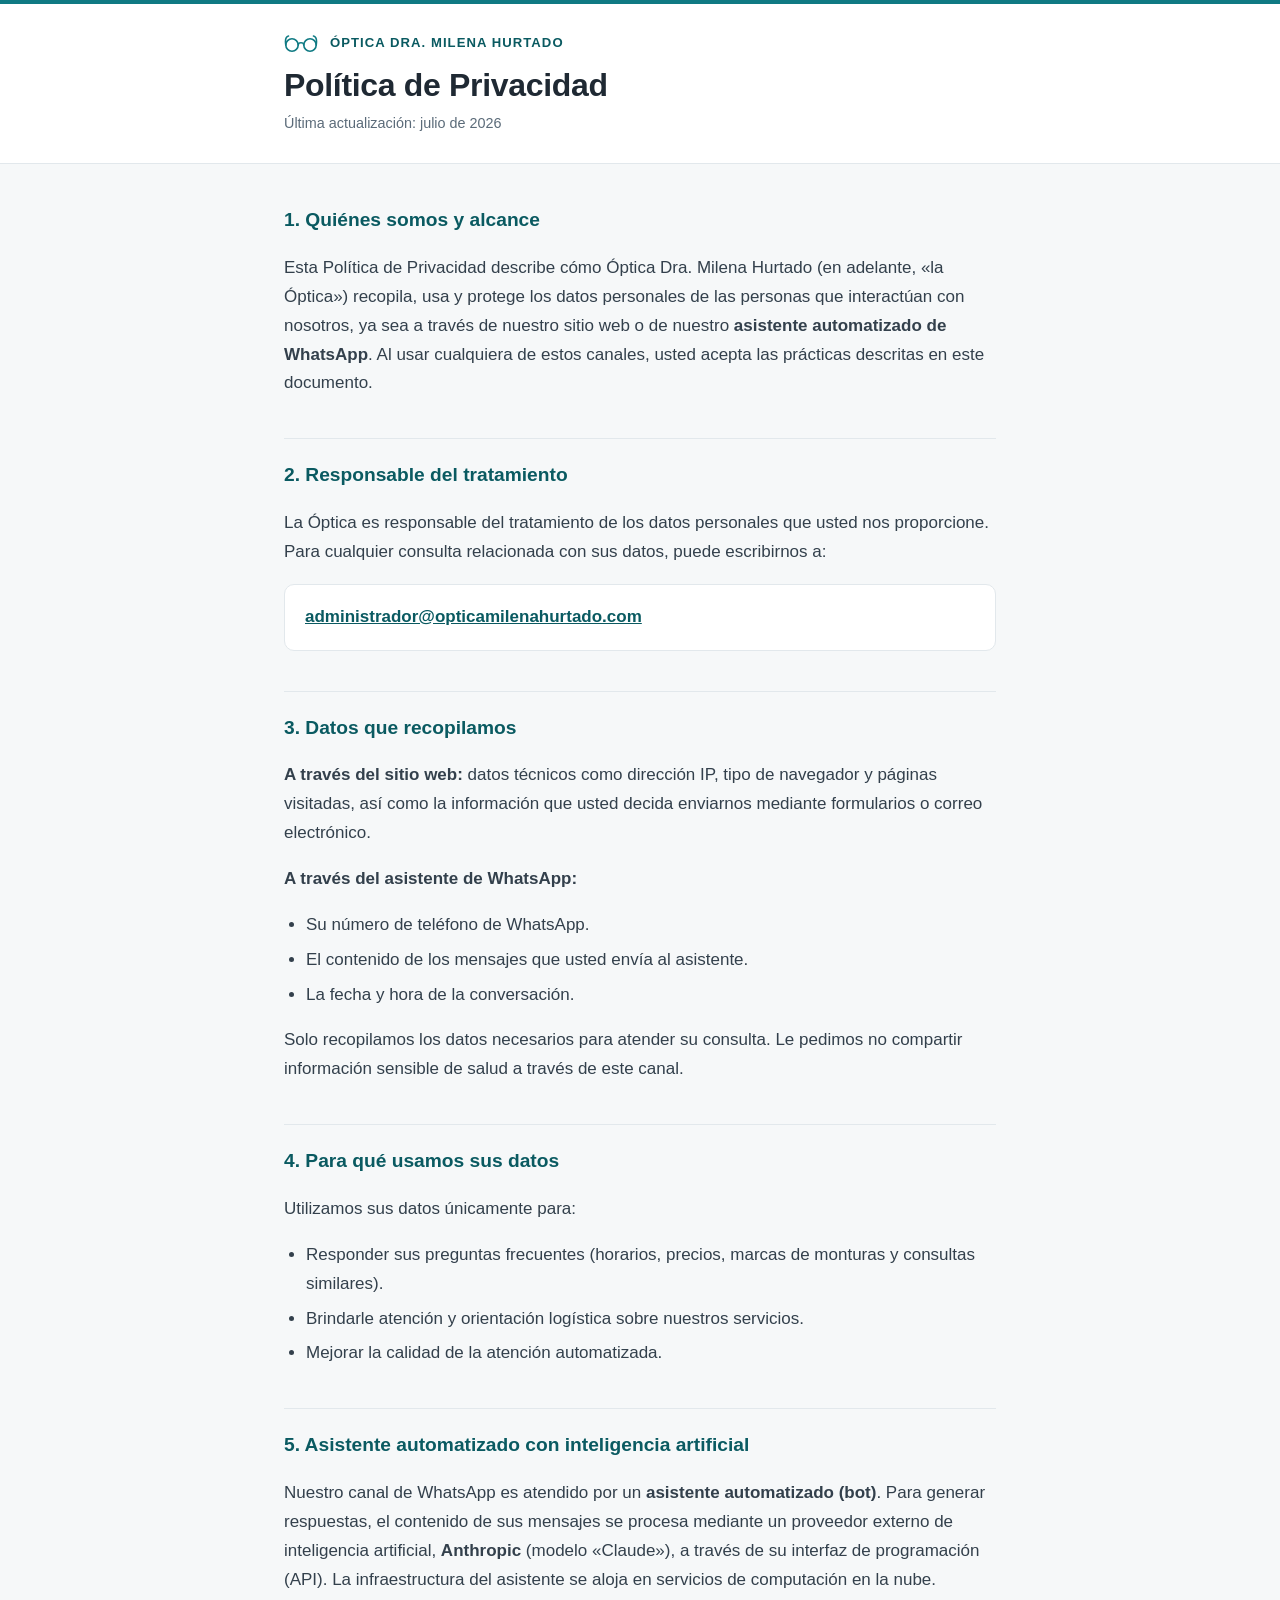
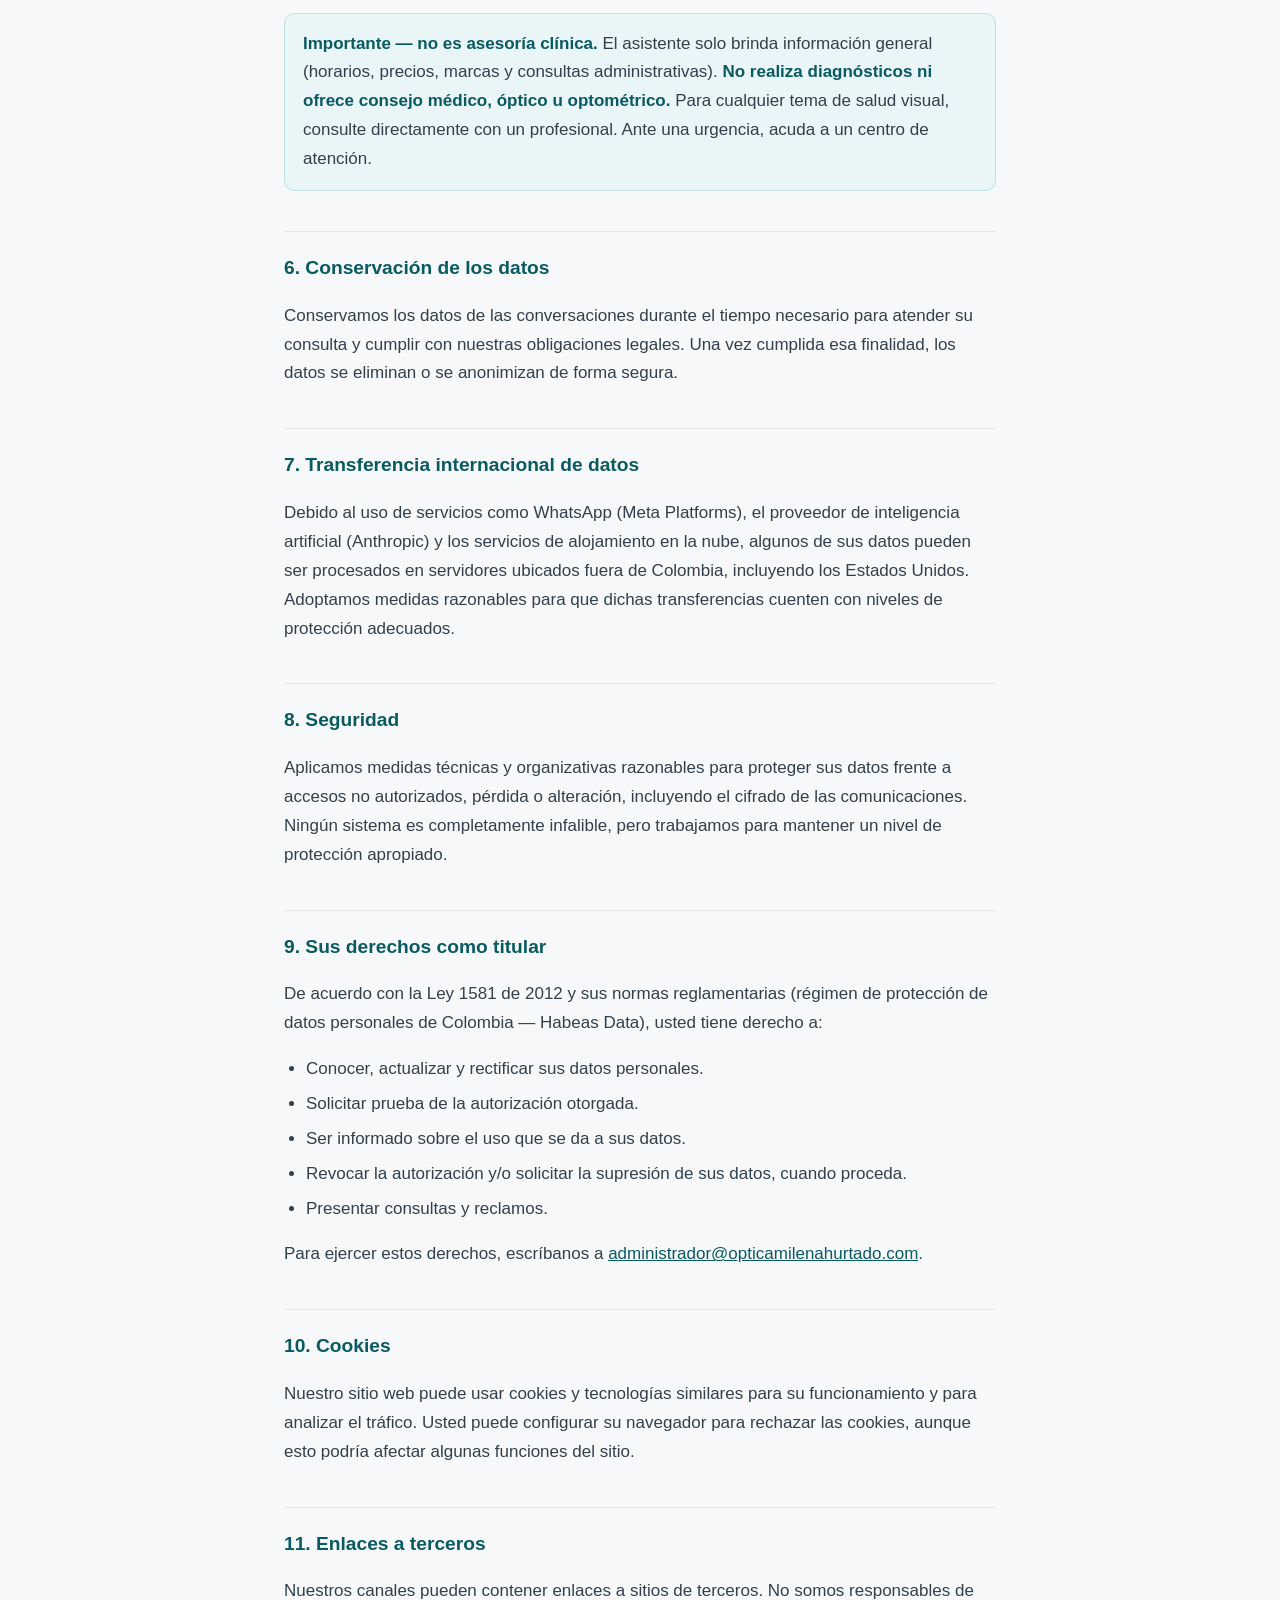
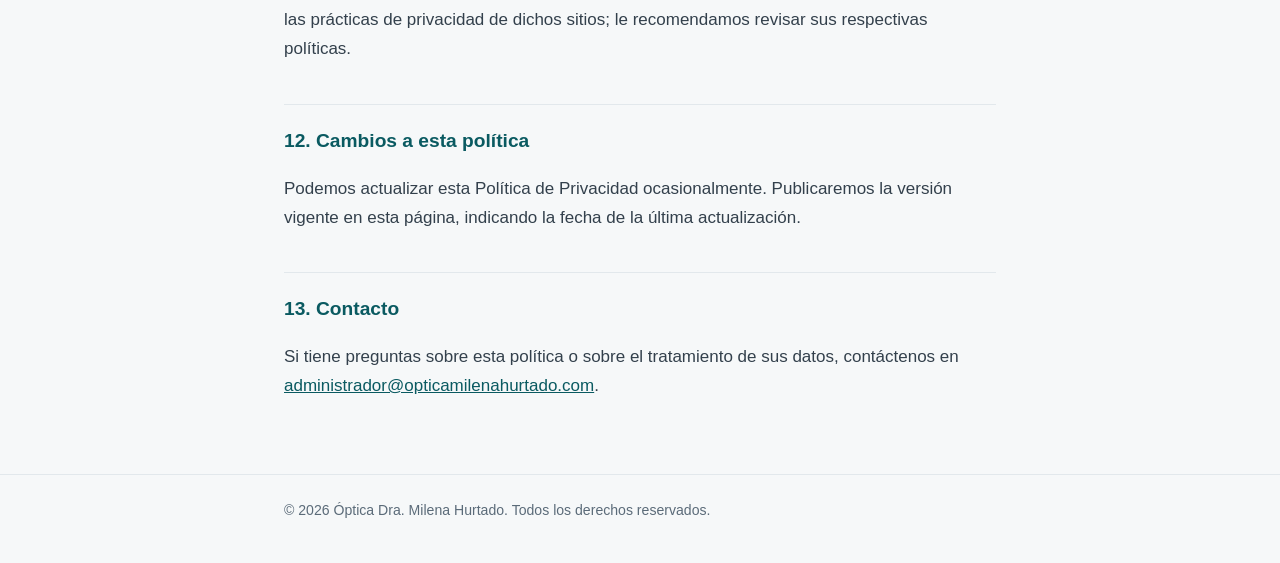
==== privacy.html @ 0879a0e6 "Añade política de privacidad de la óptica" ====
<!DOCTYPE html>
<html lang="es">
<head>
<meta charset="UTF-8">
<meta name="viewport" content="width=device-width, initial-scale=1.0">
<title>Política de Privacidad — Óptica Dra. Milena Hurtado</title>
<meta name="description" content="Política de tratamiento de datos personales de Óptica Dra. Milena Hurtado, incluyendo el asistente automatizado de WhatsApp.">
<style>
  :root {
    --bg: #F6F8F9;
    --surface: #FFFFFF;
    --text: #1F2933;
    --muted: #5B6B79;
    --accent: #0F7A83;
    --accent-dark: #0A5A61;
    --line: #E2E8EC;
    --note-bg: #E9F5F6;
    --note-border: #BFE1E4;
  }
  * { box-sizing: border-box; }
  html { -webkit-text-size-adjust: 100%; }
  body {
    margin: 0;
    background: var(--bg);
    color: var(--text);
    font-family: -apple-system, BlinkMacSystemFont, "Segoe UI", Roboto, Helvetica, Arial, sans-serif;
    line-height: 1.7;
    font-size: 17px;
  }
  .wrap { max-width: 760px; margin: 0 auto; padding: 0 24px; }

  header {
    background: var(--surface);
    border-bottom: 1px solid var(--line);
  }
  .header-top { height: 4px; background: var(--accent); }
  .brand {
    display: flex; align-items: center; gap: 12px;
    padding: 28px 0 4px;
  }
  .brand svg { flex: none; }
  .brand-name {
    font-size: 0.82rem; font-weight: 600; letter-spacing: 0.08em;
    text-transform: uppercase; color: var(--accent-dark);
  }
  h1 {
    font-size: 2rem; line-height: 1.2; margin: 8px 0 6px; font-weight: 700;
    letter-spacing: -0.01em;
  }
  .updated { color: var(--muted); font-size: 0.9rem; margin: 0 0 28px; }

  main { padding: 40px 0 8px; }
  main p, main li { color: #33404C; }
  h2 {
    font-size: 1.2rem; font-weight: 700; margin: 40px 0 10px;
    padding-top: 20px; border-top: 1px solid var(--line);
    color: var(--accent-dark);
  }
  main > .wrap > section:first-of-type h2 { border-top: none; padding-top: 0; margin-top: 0; }
  ul { padding-left: 22px; }
  li { margin: 6px 0; }
  a { color: var(--accent-dark); }

  .note {
    background: var(--note-bg);
    border: 1px solid var(--note-border);
    border-radius: 10px;
    padding: 16px 18px;
    margin: 18px 0;
  }
  .note strong { color: var(--accent-dark); }

  .contact-card {
    background: var(--surface);
    border: 1px solid var(--line);
    border-radius: 10px;
    padding: 18px 20px;
    margin: 16px 0 8px;
  }
  .contact-card a { font-weight: 600; }

  footer {
    border-top: 1px solid var(--line);
    margin-top: 48px; padding: 24px 0 40px;
    color: var(--muted); font-size: 0.88rem;
  }

  a:focus-visible, :focus-visible { outline: 2px solid var(--accent); outline-offset: 2px; border-radius: 3px; }

  @media (max-width: 520px) {
    body { font-size: 16px; }
    h1 { font-size: 1.6rem; }
    .wrap { padding: 0 18px; }
  }
</style>
</head>
<body>
  <header>
    <div class="header-top"></div>
    <div class="wrap">
      <div class="brand">
        <svg width="34" height="20" viewBox="0 0 34 20" fill="none" aria-hidden="true">
          <circle cx="8" cy="12" r="6.2" stroke="#0F7A83" stroke-width="1.6"/>
          <circle cx="26" cy="12" r="6.2" stroke="#0F7A83" stroke-width="1.6"/>
          <path d="M14.2 12c0-1.4 1.3-2.2 2.8-2.2s2.8.8 2.8 2.2" stroke="#0F7A83" stroke-width="1.6" stroke-linecap="round"/>
          <path d="M1.8 12 C1 7, 2.2 3.5, 4.5 3" stroke="#0F7A83" stroke-width="1.6" stroke-linecap="round"/>
          <path d="M32.2 12 C33 7, 31.8 3.5, 29.5 3" stroke="#0F7A83" stroke-width="1.6" stroke-linecap="round"/>
        </svg>
        <span class="brand-name">Óptica Dra. Milena Hurtado</span>
      </div>
      <h1>Política de Privacidad</h1>
      <p class="updated">Última actualización: julio de 2026</p>
    </div>
  </header>

  <main>
    <div class="wrap">

      <section>
        <h2>1. Quiénes somos y alcance</h2>
        <p>Esta Política de Privacidad describe cómo Óptica Dra. Milena Hurtado (en adelante, «la Óptica») recopila, usa y protege los datos personales de las personas que interactúan con nosotros, ya sea a través de nuestro sitio web o de nuestro <strong>asistente automatizado de WhatsApp</strong>. Al usar cualquiera de estos canales, usted acepta las prácticas descritas en este documento.</p>
      </section>

      <section>
        <h2>2. Responsable del tratamiento</h2>
        <p>La Óptica es responsable del tratamiento de los datos personales que usted nos proporcione. Para cualquier consulta relacionada con sus datos, puede escribirnos a:</p>
        <div class="contact-card">
          <a href="mailto:administrador@opticamilenahurtado.com">administrador@opticamilenahurtado.com</a>
        </div>
      </section>

      <section>
        <h2>3. Datos que recopilamos</h2>
        <p><strong>A través del sitio web:</strong> datos técnicos como dirección IP, tipo de navegador y páginas visitadas, así como la información que usted decida enviarnos mediante formularios o correo electrónico.</p>
        <p><strong>A través del asistente de WhatsApp:</strong></p>
        <ul>
          <li>Su número de teléfono de WhatsApp.</li>
          <li>El contenido de los mensajes que usted envía al asistente.</li>
          <li>La fecha y hora de la conversación.</li>
        </ul>
        <p>Solo recopilamos los datos necesarios para atender su consulta. Le pedimos no compartir información sensible de salud a través de este canal.</p>
      </section>

      <section>
        <h2>4. Para qué usamos sus datos</h2>
        <p>Utilizamos sus datos únicamente para:</p>
        <ul>
          <li>Responder sus preguntas frecuentes (horarios, precios, marcas de monturas y consultas similares).</li>
          <li>Brindarle atención y orientación logística sobre nuestros servicios.</li>
          <li>Mejorar la calidad de la atención automatizada.</li>
        </ul>
      </section>

      <section>
        <h2>5. Asistente automatizado con inteligencia artificial</h2>
        <p>Nuestro canal de WhatsApp es atendido por un <strong>asistente automatizado (bot)</strong>. Para generar respuestas, el contenido de sus mensajes se procesa mediante un proveedor externo de inteligencia artificial, <strong>Anthropic</strong> (modelo «Claude»), a través de su interfaz de programación (API). La infraestructura del asistente se aloja en servicios de computación en la nube.</p>
        <div class="note">
          <p style="margin:0"><strong>Importante — no es asesoría clínica.</strong> El asistente solo brinda información general (horarios, precios, marcas y consultas administrativas). <strong>No realiza diagnósticos ni ofrece consejo médico, óptico u optométrico.</strong> Para cualquier tema de salud visual, consulte directamente con un profesional. Ante una urgencia, acuda a un centro de atención.</p>
        </div>
      </section>

      <section>
        <h2>6. Conservación de los datos</h2>
        <p>Conservamos los datos de las conversaciones durante el tiempo necesario para atender su consulta y cumplir con nuestras obligaciones legales. Una vez cumplida esa finalidad, los datos se eliminan o se anonimizan de forma segura.</p>
      </section>

      <section>
        <h2>7. Transferencia internacional de datos</h2>
        <p>Debido al uso de servicios como WhatsApp (Meta Platforms), el proveedor de inteligencia artificial (Anthropic) y los servicios de alojamiento en la nube, algunos de sus datos pueden ser procesados en servidores ubicados fuera de Colombia, incluyendo los Estados Unidos. Adoptamos medidas razonables para que dichas transferencias cuenten con niveles de protección adecuados.</p>
      </section>

      <section>
        <h2>8. Seguridad</h2>
        <p>Aplicamos medidas técnicas y organizativas razonables para proteger sus datos frente a accesos no autorizados, pérdida o alteración, incluyendo el cifrado de las comunicaciones. Ningún sistema es completamente infalible, pero trabajamos para mantener un nivel de protección apropiado.</p>
      </section>

      <section>
        <h2>9. Sus derechos como titular</h2>
        <p>De acuerdo con la Ley 1581 de 2012 y sus normas reglamentarias (régimen de protección de datos personales de Colombia — Habeas Data), usted tiene derecho a:</p>
        <ul>
          <li>Conocer, actualizar y rectificar sus datos personales.</li>
          <li>Solicitar prueba de la autorización otorgada.</li>
          <li>Ser informado sobre el uso que se da a sus datos.</li>
          <li>Revocar la autorización y/o solicitar la supresión de sus datos, cuando proceda.</li>
          <li>Presentar consultas y reclamos.</li>
        </ul>
        <p>Para ejercer estos derechos, escríbanos a <a href="mailto:administrador@opticamilenahurtado.com">administrador@opticamilenahurtado.com</a>.</p>
      </section>

      <section>
        <h2>10. Cookies</h2>
        <p>Nuestro sitio web puede usar cookies y tecnologías similares para su funcionamiento y para analizar el tráfico. Usted puede configurar su navegador para rechazar las cookies, aunque esto podría afectar algunas funciones del sitio.</p>
      </section>

      <section>
        <h2>11. Enlaces a terceros</h2>
        <p>Nuestros canales pueden contener enlaces a sitios de terceros. No somos responsables de las prácticas de privacidad de dichos sitios; le recomendamos revisar sus respectivas políticas.</p>
      </section>

      <section>
        <h2>12. Cambios a esta política</h2>
        <p>Podemos actualizar esta Política de Privacidad ocasionalmente. Publicaremos la versión vigente en esta página, indicando la fecha de la última actualización.</p>
      </section>

      <section>
        <h2>13. Contacto</h2>
        <p>Si tiene preguntas sobre esta política o sobre el tratamiento de sus datos, contáctenos en <a href="mailto:administrador@opticamilenahurtado.com">administrador@opticamilenahurtado.com</a>.</p>
      </section>

    </div>
  </main>

  <footer>
    <div class="wrap">
      © 2026 Óptica Dra. Milena Hurtado. Todos los derechos reservados.
    </div>
  </footer>
</body>
</html>
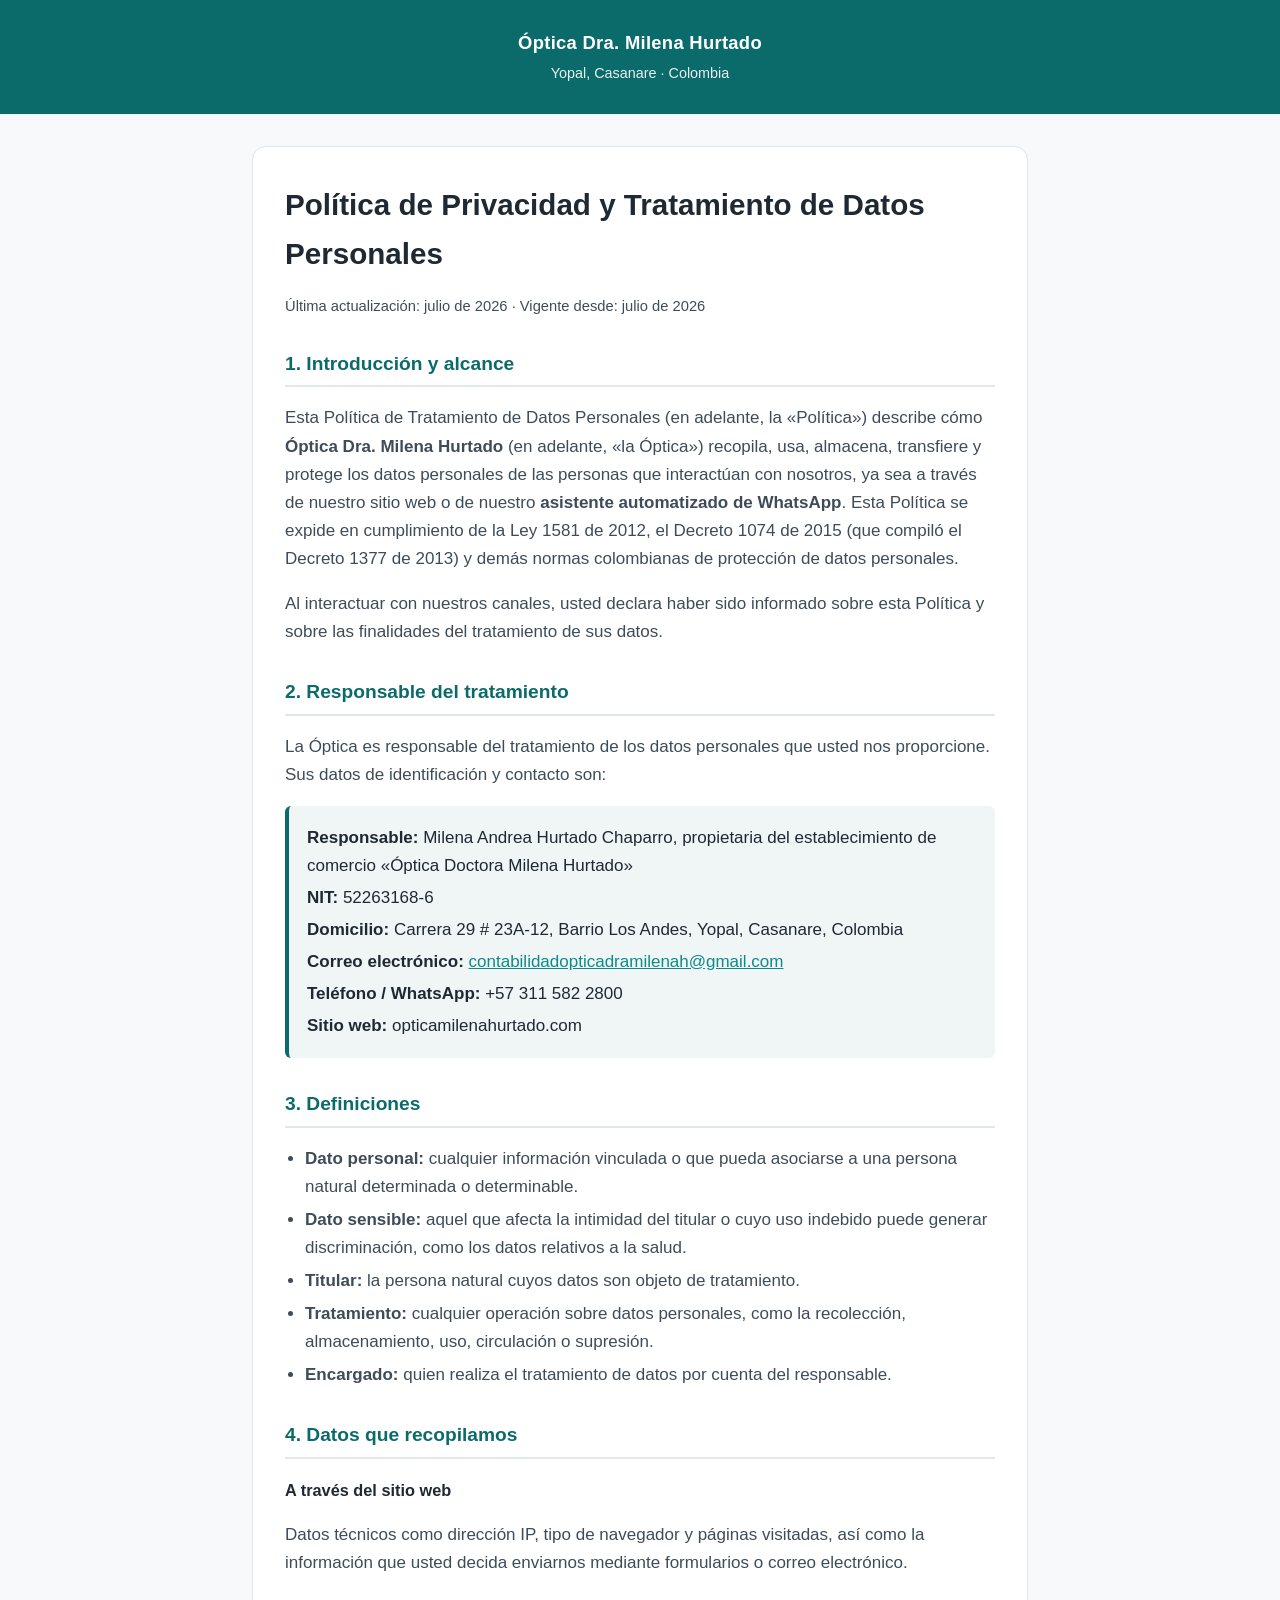
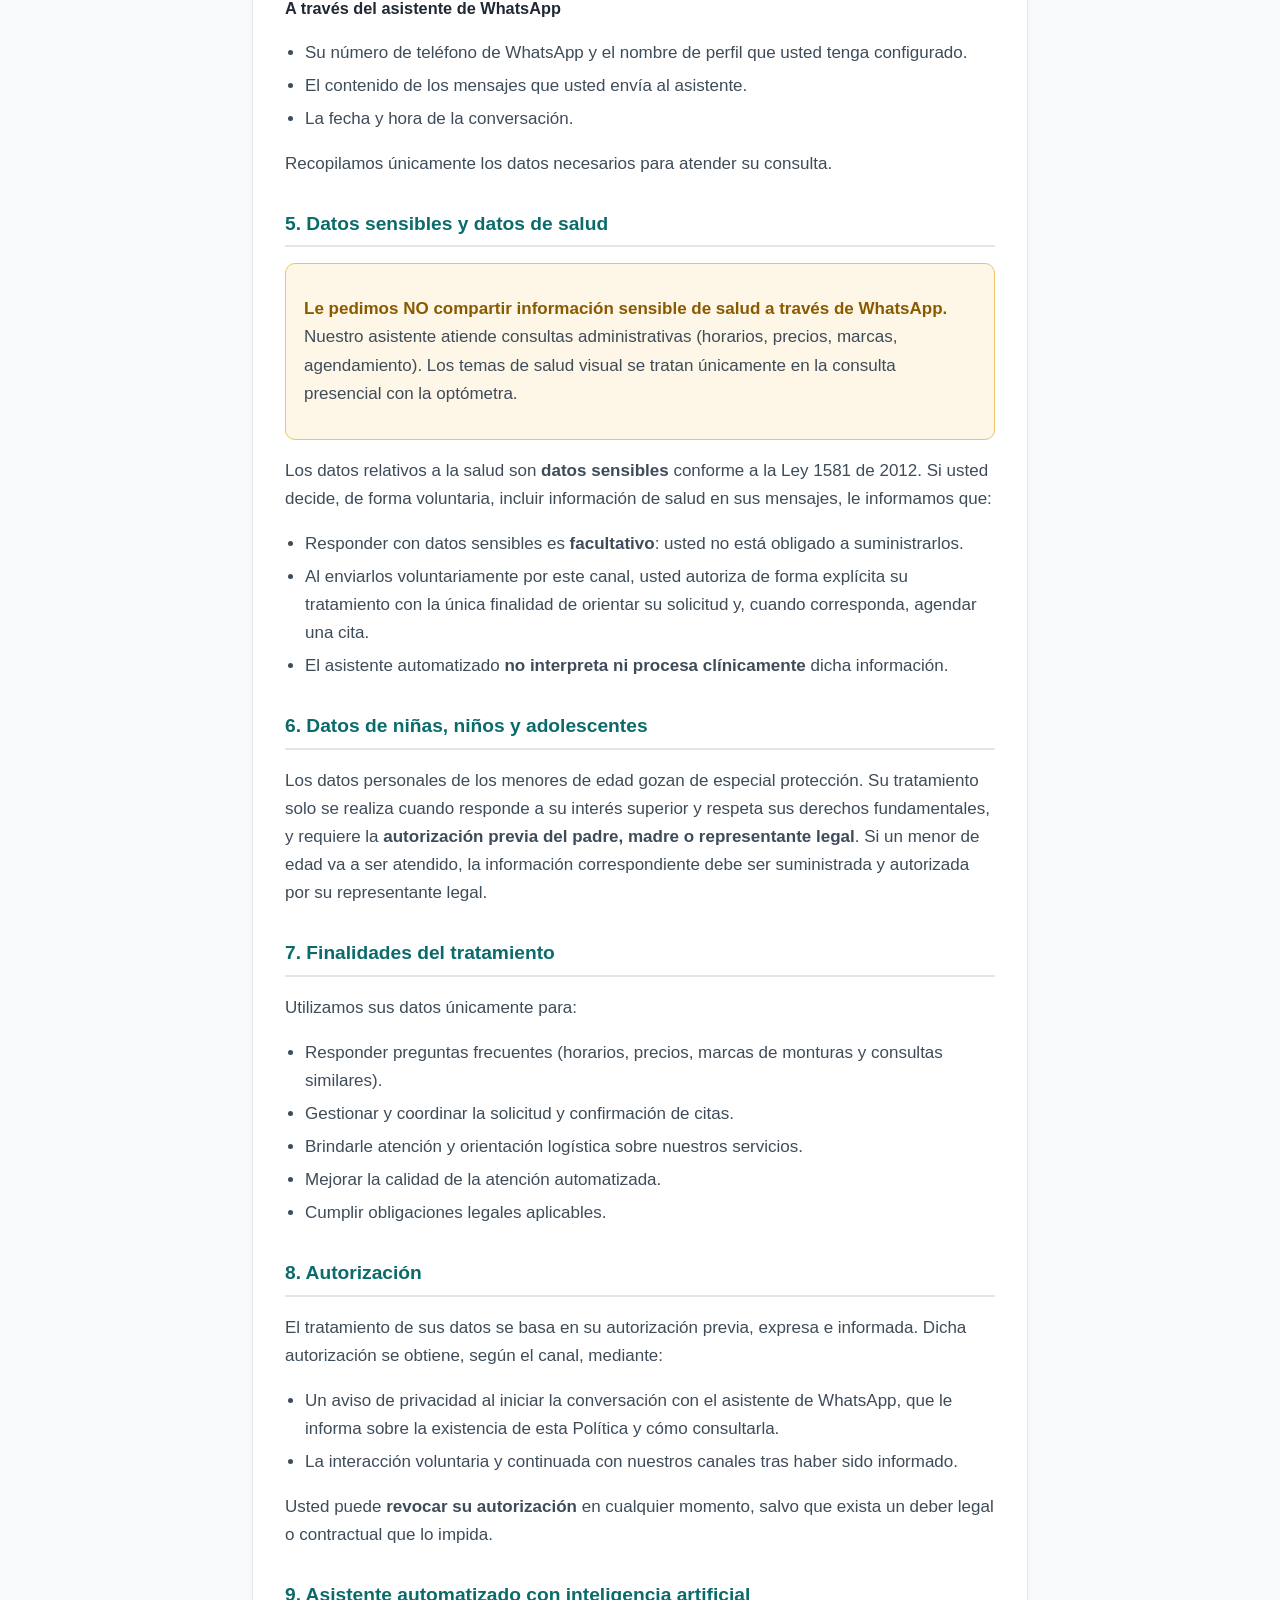
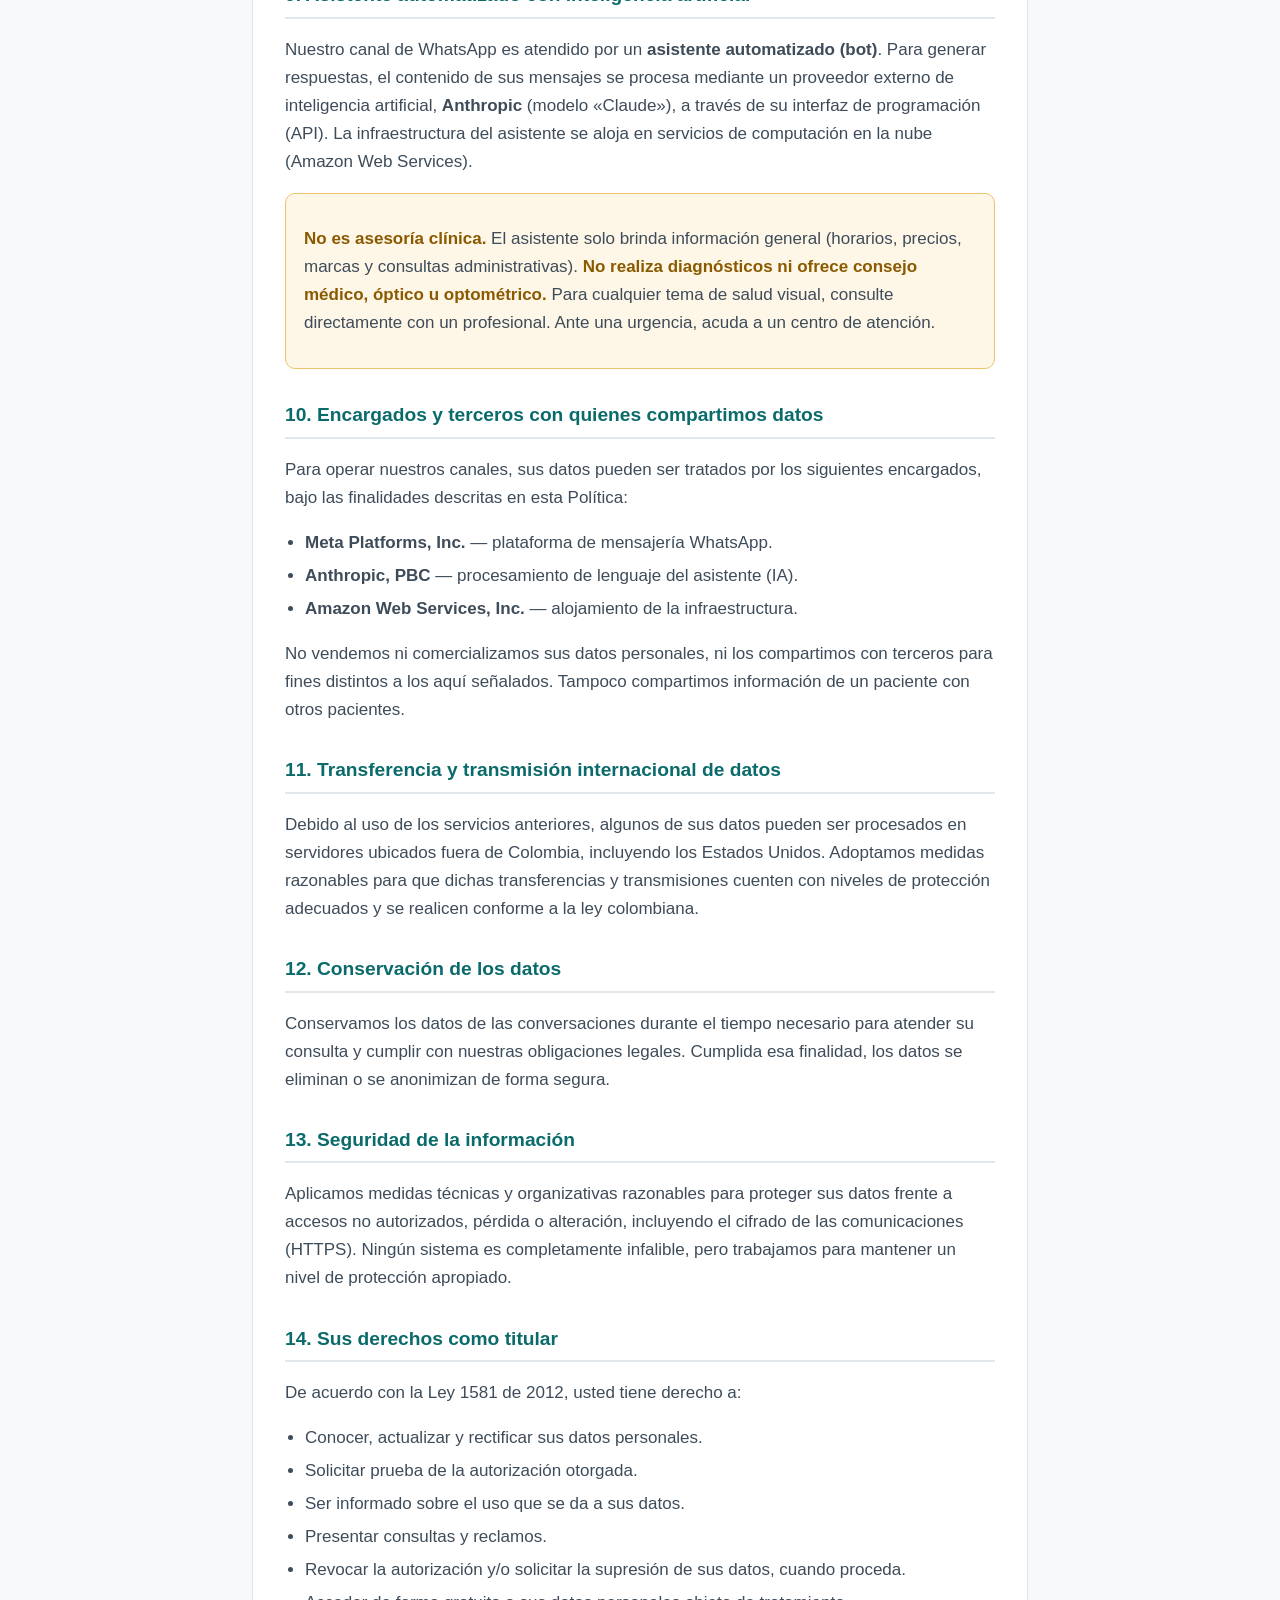
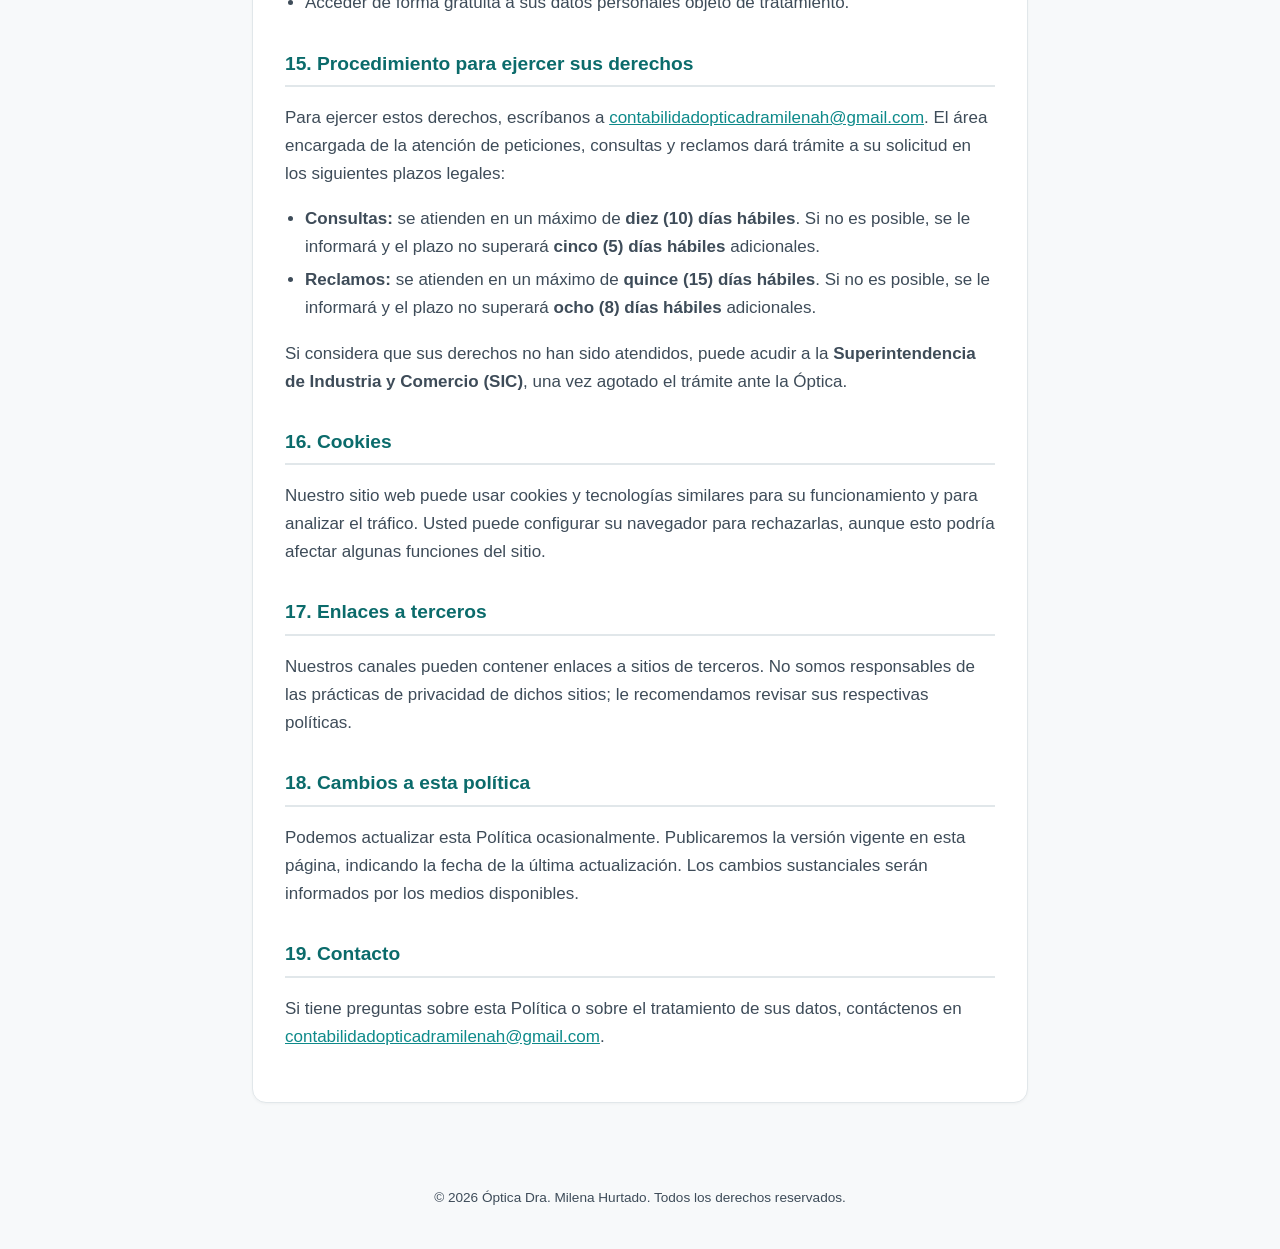
==== commit 0213e634: "V2 privacy doc" ====
--- a/privacy.html
+++ b/privacy.html
@@ -1,219 +1,249 @@
 <!DOCTYPE html>
 <html lang="es">
 <head>
-<meta charset="UTF-8">
+<meta charset="utf-8">
 <meta name="viewport" content="width=device-width, initial-scale=1.0">
 <title>Política de Privacidad — Óptica Dra. Milena Hurtado</title>
-<meta name="description" content="Política de tratamiento de datos personales de Óptica Dra. Milena Hurtado, incluyendo el asistente automatizado de WhatsApp.">
+<meta name="description" content="Política de tratamiento de datos personales de Óptica Dra. Milena Hurtado, conforme a la Ley 1581 de 2012, incluyendo el asistente automatizado de WhatsApp con inteligencia artificial.">
 <style>
-  :root {
-    --bg: #F6F8F9;
-    --surface: #FFFFFF;
-    --text: #1F2933;
-    --muted: #5B6B79;
-    --accent: #0F7A83;
-    --accent-dark: #0A5A61;
-    --line: #E2E8EC;
-    --note-bg: #E9F5F6;
-    --note-border: #BFE1E4;
-  }
-  * { box-sizing: border-box; }
-  html { -webkit-text-size-adjust: 100%; }
-  body {
-    margin: 0;
-    background: var(--bg);
-    color: var(--text);
-    font-family: -apple-system, BlinkMacSystemFont, "Segoe UI", Roboto, Helvetica, Arial, sans-serif;
-    line-height: 1.7;
-    font-size: 17px;
-  }
-  .wrap { max-width: 760px; margin: 0 auto; padding: 0 24px; }
-
-  header {
-    background: var(--surface);
-    border-bottom: 1px solid var(--line);
-  }
-  .header-top { height: 4px; background: var(--accent); }
-  .brand {
-    display: flex; align-items: center; gap: 12px;
-    padding: 28px 0 4px;
-  }
-  .brand svg { flex: none; }
-  .brand-name {
-    font-size: 0.82rem; font-weight: 600; letter-spacing: 0.08em;
-    text-transform: uppercase; color: var(--accent-dark);
-  }
-  h1 {
-    font-size: 2rem; line-height: 1.2; margin: 8px 0 6px; font-weight: 700;
-    letter-spacing: -0.01em;
-  }
-  .updated { color: var(--muted); font-size: 0.9rem; margin: 0 0 28px; }
-
-  main { padding: 40px 0 8px; }
-  main p, main li { color: #33404C; }
-  h2 {
-    font-size: 1.2rem; font-weight: 700; margin: 40px 0 10px;
-    padding-top: 20px; border-top: 1px solid var(--line);
-    color: var(--accent-dark);
-  }
-  main > .wrap > section:first-of-type h2 { border-top: none; padding-top: 0; margin-top: 0; }
-  ul { padding-left: 22px; }
-  li { margin: 6px 0; }
-  a { color: var(--accent-dark); }
-
-  .note {
-    background: var(--note-bg);
-    border: 1px solid var(--note-border);
-    border-radius: 10px;
-    padding: 16px 18px;
-    margin: 18px 0;
-  }
-  .note strong { color: var(--accent-dark); }
-
-  .contact-card {
-    background: var(--surface);
-    border: 1px solid var(--line);
-    border-radius: 10px;
-    padding: 18px 20px;
-    margin: 16px 0 8px;
-  }
-  .contact-card a { font-weight: 600; }
-
-  footer {
-    border-top: 1px solid var(--line);
-    margin-top: 48px; padding: 24px 0 40px;
-    color: var(--muted); font-size: 0.88rem;
-  }
-
-  a:focus-visible, :focus-visible { outline: 2px solid var(--accent); outline-offset: 2px; border-radius: 3px; }
-
-  @media (max-width: 520px) {
-    body { font-size: 16px; }
-    h1 { font-size: 1.6rem; }
-    .wrap { padding: 0 18px; }
+  :root{
+    --tinta:#1f2933;
+    --tinta-suave:#3e4c59;
+    --acento:#0b6b6b;
+    --acento-claro:#0e8a8a;
+    --linea:#e1e7ea;
+    --fondo:#f7f9fa;
+    --caja:#ffffff;
+    --aviso:#fef6e7;
+    --aviso-borde:#e9c46a;
+  }
+  *{box-sizing:border-box;}
+  body{
+    margin:0;
+    background:var(--fondo);
+    color:var(--tinta);
+    font-family:-apple-system,BlinkMacSystemFont,"Segoe UI",Roboto,Helvetica,Arial,sans-serif;
+    line-height:1.65;
+    font-size:17px;
+  }
+  header.site{
+    background:var(--acento);
+    color:#fff;
+    padding:28px 20px;
+    text-align:center;
+  }
+  header.site .marca{
+    font-size:1.15rem;
+    font-weight:600;
+    letter-spacing:.3px;
+  }
+  header.site .sub{
+    font-size:.9rem;
+    opacity:.9;
+    margin-top:4px;
+  }
+  main{
+    max-width:820px;
+    margin:0 auto;
+    padding:32px 22px 60px;
+  }
+  .doc{
+    background:var(--caja);
+    border:1px solid var(--linea);
+    border-radius:14px;
+    padding:34px 32px;
+    box-shadow:0 1px 3px rgba(0,0,0,.04);
+  }
+  h1{
+    font-size:1.85rem;
+    margin:0 0 4px;
+    color:var(--tinta);
+  }
+  .fecha{
+    color:var(--tinta-suave);
+    font-size:.92rem;
+    margin-bottom:26px;
+  }
+  h2{
+    font-size:1.2rem;
+    margin:30px 0 10px;
+    color:var(--acento);
+    border-bottom:2px solid var(--linea);
+    padding-bottom:6px;
+  }
+  h3{font-size:1.02rem;margin:18px 0 6px;color:var(--tinta);}
+  p,li{color:var(--tinta-suave);}
+  a{color:var(--acento-claro);}
+  ul{padding-left:1.25rem;}
+  li{margin:5px 0;}
+  .aviso{
+    background:var(--aviso);
+    border:1px solid var(--aviso-borde);
+    border-radius:10px;
+    padding:14px 18px;
+    margin:16px 0;
+  }
+  .aviso strong{color:#8a5a00;}
+  .datos{
+    background:#f0f6f6;
+    border-left:4px solid var(--acento);
+    border-radius:6px;
+    padding:14px 18px;
+    margin:12px 0;
+  }
+  .datos p{margin:4px 0;color:var(--tinta);}
+  footer.site{
+    text-align:center;
+    color:var(--tinta-suave);
+    font-size:.85rem;
+    padding:24px 20px 40px;
+  }
+  @media (max-width:520px){
+    body{font-size:16px;}
+    .doc{padding:24px 18px;}
+    h1{font-size:1.55rem;}
   }
 </style>
 </head>
 <body>
-  <header>
-    <div class="header-top"></div>
-    <div class="wrap">
-      <div class="brand">
-        <svg width="34" height="20" viewBox="0 0 34 20" fill="none" aria-hidden="true">
-          <circle cx="8" cy="12" r="6.2" stroke="#0F7A83" stroke-width="1.6"/>
-          <circle cx="26" cy="12" r="6.2" stroke="#0F7A83" stroke-width="1.6"/>
-          <path d="M14.2 12c0-1.4 1.3-2.2 2.8-2.2s2.8.8 2.8 2.2" stroke="#0F7A83" stroke-width="1.6" stroke-linecap="round"/>
-          <path d="M1.8 12 C1 7, 2.2 3.5, 4.5 3" stroke="#0F7A83" stroke-width="1.6" stroke-linecap="round"/>
-          <path d="M32.2 12 C33 7, 31.8 3.5, 29.5 3" stroke="#0F7A83" stroke-width="1.6" stroke-linecap="round"/>
-        </svg>
-        <span class="brand-name">Óptica Dra. Milena Hurtado</span>
-      </div>
-      <h1>Política de Privacidad</h1>
-      <p class="updated">Última actualización: julio de 2026</p>
-    </div>
-  </header>
-
-  <main>
-    <div class="wrap">
-
-      <section>
-        <h2>1. Quiénes somos y alcance</h2>
-        <p>Esta Política de Privacidad describe cómo Óptica Dra. Milena Hurtado (en adelante, «la Óptica») recopila, usa y protege los datos personales de las personas que interactúan con nosotros, ya sea a través de nuestro sitio web o de nuestro <strong>asistente automatizado de WhatsApp</strong>. Al usar cualquiera de estos canales, usted acepta las prácticas descritas en este documento.</p>
-      </section>
-
-      <section>
-        <h2>2. Responsable del tratamiento</h2>
-        <p>La Óptica es responsable del tratamiento de los datos personales que usted nos proporcione. Para cualquier consulta relacionada con sus datos, puede escribirnos a:</p>
-        <div class="contact-card">
-          <a href="mailto:administrador@opticamilenahurtado.com">administrador@opticamilenahurtado.com</a>
-        </div>
-      </section>
-
-      <section>
-        <h2>3. Datos que recopilamos</h2>
-        <p><strong>A través del sitio web:</strong> datos técnicos como dirección IP, tipo de navegador y páginas visitadas, así como la información que usted decida enviarnos mediante formularios o correo electrónico.</p>
-        <p><strong>A través del asistente de WhatsApp:</strong></p>
-        <ul>
-          <li>Su número de teléfono de WhatsApp.</li>
-          <li>El contenido de los mensajes que usted envía al asistente.</li>
-          <li>La fecha y hora de la conversación.</li>
-        </ul>
-        <p>Solo recopilamos los datos necesarios para atender su consulta. Le pedimos no compartir información sensible de salud a través de este canal.</p>
-      </section>
-
-      <section>
-        <h2>4. Para qué usamos sus datos</h2>
-        <p>Utilizamos sus datos únicamente para:</p>
-        <ul>
-          <li>Responder sus preguntas frecuentes (horarios, precios, marcas de monturas y consultas similares).</li>
-          <li>Brindarle atención y orientación logística sobre nuestros servicios.</li>
-          <li>Mejorar la calidad de la atención automatizada.</li>
-        </ul>
-      </section>
-
-      <section>
-        <h2>5. Asistente automatizado con inteligencia artificial</h2>
-        <p>Nuestro canal de WhatsApp es atendido por un <strong>asistente automatizado (bot)</strong>. Para generar respuestas, el contenido de sus mensajes se procesa mediante un proveedor externo de inteligencia artificial, <strong>Anthropic</strong> (modelo «Claude»), a través de su interfaz de programación (API). La infraestructura del asistente se aloja en servicios de computación en la nube.</p>
-        <div class="note">
-          <p style="margin:0"><strong>Importante — no es asesoría clínica.</strong> El asistente solo brinda información general (horarios, precios, marcas y consultas administrativas). <strong>No realiza diagnósticos ni ofrece consejo médico, óptico u optométrico.</strong> Para cualquier tema de salud visual, consulte directamente con un profesional. Ante una urgencia, acuda a un centro de atención.</p>
-        </div>
-      </section>
-
-      <section>
-        <h2>6. Conservación de los datos</h2>
-        <p>Conservamos los datos de las conversaciones durante el tiempo necesario para atender su consulta y cumplir con nuestras obligaciones legales. Una vez cumplida esa finalidad, los datos se eliminan o se anonimizan de forma segura.</p>
-      </section>
-
-      <section>
-        <h2>7. Transferencia internacional de datos</h2>
-        <p>Debido al uso de servicios como WhatsApp (Meta Platforms), el proveedor de inteligencia artificial (Anthropic) y los servicios de alojamiento en la nube, algunos de sus datos pueden ser procesados en servidores ubicados fuera de Colombia, incluyendo los Estados Unidos. Adoptamos medidas razonables para que dichas transferencias cuenten con niveles de protección adecuados.</p>
-      </section>
-
-      <section>
-        <h2>8. Seguridad</h2>
-        <p>Aplicamos medidas técnicas y organizativas razonables para proteger sus datos frente a accesos no autorizados, pérdida o alteración, incluyendo el cifrado de las comunicaciones. Ningún sistema es completamente infalible, pero trabajamos para mantener un nivel de protección apropiado.</p>
-      </section>
-
-      <section>
-        <h2>9. Sus derechos como titular</h2>
-        <p>De acuerdo con la Ley 1581 de 2012 y sus normas reglamentarias (régimen de protección de datos personales de Colombia — Habeas Data), usted tiene derecho a:</p>
-        <ul>
-          <li>Conocer, actualizar y rectificar sus datos personales.</li>
-          <li>Solicitar prueba de la autorización otorgada.</li>
-          <li>Ser informado sobre el uso que se da a sus datos.</li>
-          <li>Revocar la autorización y/o solicitar la supresión de sus datos, cuando proceda.</li>
-          <li>Presentar consultas y reclamos.</li>
-        </ul>
-        <p>Para ejercer estos derechos, escríbanos a <a href="mailto:administrador@opticamilenahurtado.com">administrador@opticamilenahurtado.com</a>.</p>
-      </section>
-
-      <section>
-        <h2>10. Cookies</h2>
-        <p>Nuestro sitio web puede usar cookies y tecnologías similares para su funcionamiento y para analizar el tráfico. Usted puede configurar su navegador para rechazar las cookies, aunque esto podría afectar algunas funciones del sitio.</p>
-      </section>
-
-      <section>
-        <h2>11. Enlaces a terceros</h2>
-        <p>Nuestros canales pueden contener enlaces a sitios de terceros. No somos responsables de las prácticas de privacidad de dichos sitios; le recomendamos revisar sus respectivas políticas.</p>
-      </section>
-
-      <section>
-        <h2>12. Cambios a esta política</h2>
-        <p>Podemos actualizar esta Política de Privacidad ocasionalmente. Publicaremos la versión vigente en esta página, indicando la fecha de la última actualización.</p>
-      </section>
-
-      <section>
-        <h2>13. Contacto</h2>
-        <p>Si tiene preguntas sobre esta política o sobre el tratamiento de sus datos, contáctenos en <a href="mailto:administrador@opticamilenahurtado.com">administrador@opticamilenahurtado.com</a>.</p>
-      </section>
-
-    </div>
-  </main>
-
-  <footer>
-    <div class="wrap">
-      © 2026 Óptica Dra. Milena Hurtado. Todos los derechos reservados.
-    </div>
-  </footer>
+<header class="site">
+  <div class="marca">Óptica Dra. Milena Hurtado</div>
+  <div class="sub">Yopal, Casanare · Colombia</div>
+</header>
+
+<main>
+<div class="doc">
+
+<h1>Política de Privacidad y Tratamiento de Datos Personales</h1>
+<p class="fecha">Última actualización: julio de 2026 · Vigente desde: julio de 2026</p>
+
+<h2>1. Introducción y alcance</h2>
+<p>Esta Política de Tratamiento de Datos Personales (en adelante, la «Política») describe cómo <strong>Óptica Dra. Milena Hurtado</strong> (en adelante, «la Óptica») recopila, usa, almacena, transfiere y protege los datos personales de las personas que interactúan con nosotros, ya sea a través de nuestro sitio web o de nuestro <strong>asistente automatizado de WhatsApp</strong>. Esta Política se expide en cumplimiento de la Ley 1581 de 2012, el Decreto 1074 de 2015 (que compiló el Decreto 1377 de 2013) y demás normas colombianas de protección de datos personales.</p>
+<p>Al interactuar con nuestros canales, usted declara haber sido informado sobre esta Política y sobre las finalidades del tratamiento de sus datos.</p>
+
+<h2>2. Responsable del tratamiento</h2>
+<p>La Óptica es responsable del tratamiento de los datos personales que usted nos proporcione. Sus datos de identificación y contacto son:</p>
+<div class="datos">
+  <p><strong>Responsable:</strong> Milena Andrea Hurtado Chaparro, propietaria del establecimiento de comercio «Óptica Doctora Milena Hurtado»</p>
+  <p><strong>NIT:</strong> 52263168-6</p>
+  <p><strong>Domicilio:</strong> Carrera 29 # 23A-12, Barrio Los Andes, Yopal, Casanare, Colombia</p>
+  <p><strong>Correo electrónico:</strong> <a href="mailto:contabilidadopticadramilenah@gmail.com">contabilidadopticadramilenah@gmail.com</a></p>
+  <p><strong>Teléfono / WhatsApp:</strong> +57 311 582 2800</p>
+  <p><strong>Sitio web:</strong> opticamilenahurtado.com</p>
+</div>
+
+<h2>3. Definiciones</h2>
+<ul>
+  <li><strong>Dato personal:</strong> cualquier información vinculada o que pueda asociarse a una persona natural determinada o determinable.</li>
+  <li><strong>Dato sensible:</strong> aquel que afecta la intimidad del titular o cuyo uso indebido puede generar discriminación, como los datos relativos a la salud.</li>
+  <li><strong>Titular:</strong> la persona natural cuyos datos son objeto de tratamiento.</li>
+  <li><strong>Tratamiento:</strong> cualquier operación sobre datos personales, como la recolección, almacenamiento, uso, circulación o supresión.</li>
+  <li><strong>Encargado:</strong> quien realiza el tratamiento de datos por cuenta del responsable.</li>
+</ul>
+
+<h2>4. Datos que recopilamos</h2>
+<h3>A través del sitio web</h3>
+<p>Datos técnicos como dirección IP, tipo de navegador y páginas visitadas, así como la información que usted decida enviarnos mediante formularios o correo electrónico.</p>
+<h3>A través del asistente de WhatsApp</h3>
+<ul>
+  <li>Su número de teléfono de WhatsApp y el nombre de perfil que usted tenga configurado.</li>
+  <li>El contenido de los mensajes que usted envía al asistente.</li>
+  <li>La fecha y hora de la conversación.</li>
+</ul>
+<p>Recopilamos únicamente los datos necesarios para atender su consulta.</p>
+
+<h2>5. Datos sensibles y datos de salud</h2>
+<div class="aviso">
+  <p><strong>Le pedimos NO compartir información sensible de salud a través de WhatsApp.</strong> Nuestro asistente atiende consultas administrativas (horarios, precios, marcas, agendamiento). Los temas de salud visual se tratan únicamente en la consulta presencial con la optómetra.</p>
+</div>
+<p>Los datos relativos a la salud son <strong>datos sensibles</strong> conforme a la Ley 1581 de 2012. Si usted decide, de forma voluntaria, incluir información de salud en sus mensajes, le informamos que:</p>
+<ul>
+  <li>Responder con datos sensibles es <strong>facultativo</strong>: usted no está obligado a suministrarlos.</li>
+  <li>Al enviarlos voluntariamente por este canal, usted autoriza de forma explícita su tratamiento con la única finalidad de orientar su solicitud y, cuando corresponda, agendar una cita.</li>
+  <li>El asistente automatizado <strong>no interpreta ni procesa clínicamente</strong> dicha información.</li>
+</ul>
+
+<h2>6. Datos de niñas, niños y adolescentes</h2>
+<p>Los datos personales de los menores de edad gozan de especial protección. Su tratamiento solo se realiza cuando responde a su interés superior y respeta sus derechos fundamentales, y requiere la <strong>autorización previa del padre, madre o representante legal</strong>. Si un menor de edad va a ser atendido, la información correspondiente debe ser suministrada y autorizada por su representante legal.</p>
+
+<h2>7. Finalidades del tratamiento</h2>
+<p>Utilizamos sus datos únicamente para:</p>
+<ul>
+  <li>Responder preguntas frecuentes (horarios, precios, marcas de monturas y consultas similares).</li>
+  <li>Gestionar y coordinar la solicitud y confirmación de citas.</li>
+  <li>Brindarle atención y orientación logística sobre nuestros servicios.</li>
+  <li>Mejorar la calidad de la atención automatizada.</li>
+  <li>Cumplir obligaciones legales aplicables.</li>
+</ul>
+
+<h2>8. Autorización</h2>
+<p>El tratamiento de sus datos se basa en su autorización previa, expresa e informada. Dicha autorización se obtiene, según el canal, mediante:</p>
+<ul>
+  <li>Un aviso de privacidad al iniciar la conversación con el asistente de WhatsApp, que le informa sobre la existencia de esta Política y cómo consultarla.</li>
+  <li>La interacción voluntaria y continuada con nuestros canales tras haber sido informado.</li>
+</ul>
+<p>Usted puede <strong>revocar su autorización</strong> en cualquier momento, salvo que exista un deber legal o contractual que lo impida.</p>
+
+<h2>9. Asistente automatizado con inteligencia artificial</h2>
+<p>Nuestro canal de WhatsApp es atendido por un <strong>asistente automatizado (bot)</strong>. Para generar respuestas, el contenido de sus mensajes se procesa mediante un proveedor externo de inteligencia artificial, <strong>Anthropic</strong> (modelo «Claude»), a través de su interfaz de programación (API). La infraestructura del asistente se aloja en servicios de computación en la nube (Amazon Web Services).</p>
+<div class="aviso">
+  <p><strong>No es asesoría clínica.</strong> El asistente solo brinda información general (horarios, precios, marcas y consultas administrativas). <strong>No realiza diagnósticos ni ofrece consejo médico, óptico u optométrico.</strong> Para cualquier tema de salud visual, consulte directamente con un profesional. Ante una urgencia, acuda a un centro de atención.</p>
+</div>
+
+<h2>10. Encargados y terceros con quienes compartimos datos</h2>
+<p>Para operar nuestros canales, sus datos pueden ser tratados por los siguientes encargados, bajo las finalidades descritas en esta Política:</p>
+<ul>
+  <li><strong>Meta Platforms, Inc.</strong> — plataforma de mensajería WhatsApp.</li>
+  <li><strong>Anthropic, PBC</strong> — procesamiento de lenguaje del asistente (IA).</li>
+  <li><strong>Amazon Web Services, Inc.</strong> — alojamiento de la infraestructura.</li>
+</ul>
+<p>No vendemos ni comercializamos sus datos personales, ni los compartimos con terceros para fines distintos a los aquí señalados. Tampoco compartimos información de un paciente con otros pacientes.</p>
+
+<h2>11. Transferencia y transmisión internacional de datos</h2>
+<p>Debido al uso de los servicios anteriores, algunos de sus datos pueden ser procesados en servidores ubicados fuera de Colombia, incluyendo los Estados Unidos. Adoptamos medidas razonables para que dichas transferencias y transmisiones cuenten con niveles de protección adecuados y se realicen conforme a la ley colombiana.</p>
+
+<h2>12. Conservación de los datos</h2>
+<p>Conservamos los datos de las conversaciones durante el tiempo necesario para atender su consulta y cumplir con nuestras obligaciones legales. Cumplida esa finalidad, los datos se eliminan o se anonimizan de forma segura.</p>
+
+<h2>13. Seguridad de la información</h2>
+<p>Aplicamos medidas técnicas y organizativas razonables para proteger sus datos frente a accesos no autorizados, pérdida o alteración, incluyendo el cifrado de las comunicaciones (HTTPS). Ningún sistema es completamente infalible, pero trabajamos para mantener un nivel de protección apropiado.</p>
+
+<h2>14. Sus derechos como titular</h2>
+<p>De acuerdo con la Ley 1581 de 2012, usted tiene derecho a:</p>
+<ul>
+  <li>Conocer, actualizar y rectificar sus datos personales.</li>
+  <li>Solicitar prueba de la autorización otorgada.</li>
+  <li>Ser informado sobre el uso que se da a sus datos.</li>
+  <li>Presentar consultas y reclamos.</li>
+  <li>Revocar la autorización y/o solicitar la supresión de sus datos, cuando proceda.</li>
+  <li>Acceder de forma gratuita a sus datos personales objeto de tratamiento.</li>
+</ul>
+
+<h2>15. Procedimiento para ejercer sus derechos</h2>
+<p>Para ejercer estos derechos, escríbanos a <a href="mailto:contabilidadopticadramilenah@gmail.com">contabilidadopticadramilenah@gmail.com</a>. El área encargada de la atención de peticiones, consultas y reclamos dará trámite a su solicitud en los siguientes plazos legales:</p>
+<ul>
+  <li><strong>Consultas:</strong> se atienden en un máximo de <strong>diez (10) días hábiles</strong>. Si no es posible, se le informará y el plazo no superará <strong>cinco (5) días hábiles</strong> adicionales.</li>
+  <li><strong>Reclamos:</strong> se atienden en un máximo de <strong>quince (15) días hábiles</strong>. Si no es posible, se le informará y el plazo no superará <strong>ocho (8) días hábiles</strong> adicionales.</li>
+</ul>
+<p>Si considera que sus derechos no han sido atendidos, puede acudir a la <strong>Superintendencia de Industria y Comercio (SIC)</strong>, una vez agotado el trámite ante la Óptica.</p>
+
+<h2>16. Cookies</h2>
+<p>Nuestro sitio web puede usar cookies y tecnologías similares para su funcionamiento y para analizar el tráfico. Usted puede configurar su navegador para rechazarlas, aunque esto podría afectar algunas funciones del sitio.</p>
+
+<h2>17. Enlaces a terceros</h2>
+<p>Nuestros canales pueden contener enlaces a sitios de terceros. No somos responsables de las prácticas de privacidad de dichos sitios; le recomendamos revisar sus respectivas políticas.</p>
+
+<h2>18. Cambios a esta política</h2>
+<p>Podemos actualizar esta Política ocasionalmente. Publicaremos la versión vigente en esta página, indicando la fecha de la última actualización. Los cambios sustanciales serán informados por los medios disponibles.</p>
+
+<h2>19. Contacto</h2>
+<p>Si tiene preguntas sobre esta Política o sobre el tratamiento de sus datos, contáctenos en <a href="mailto:contabilidadopticadramilenah@gmail.com">contabilidadopticadramilenah@gmail.com</a>.</p>
+
+</div>
+</main>
+
+<footer class="site">
+  © 2026 Óptica Dra. Milena Hurtado. Todos los derechos reservados.
+</footer>
 </body>
 </html>
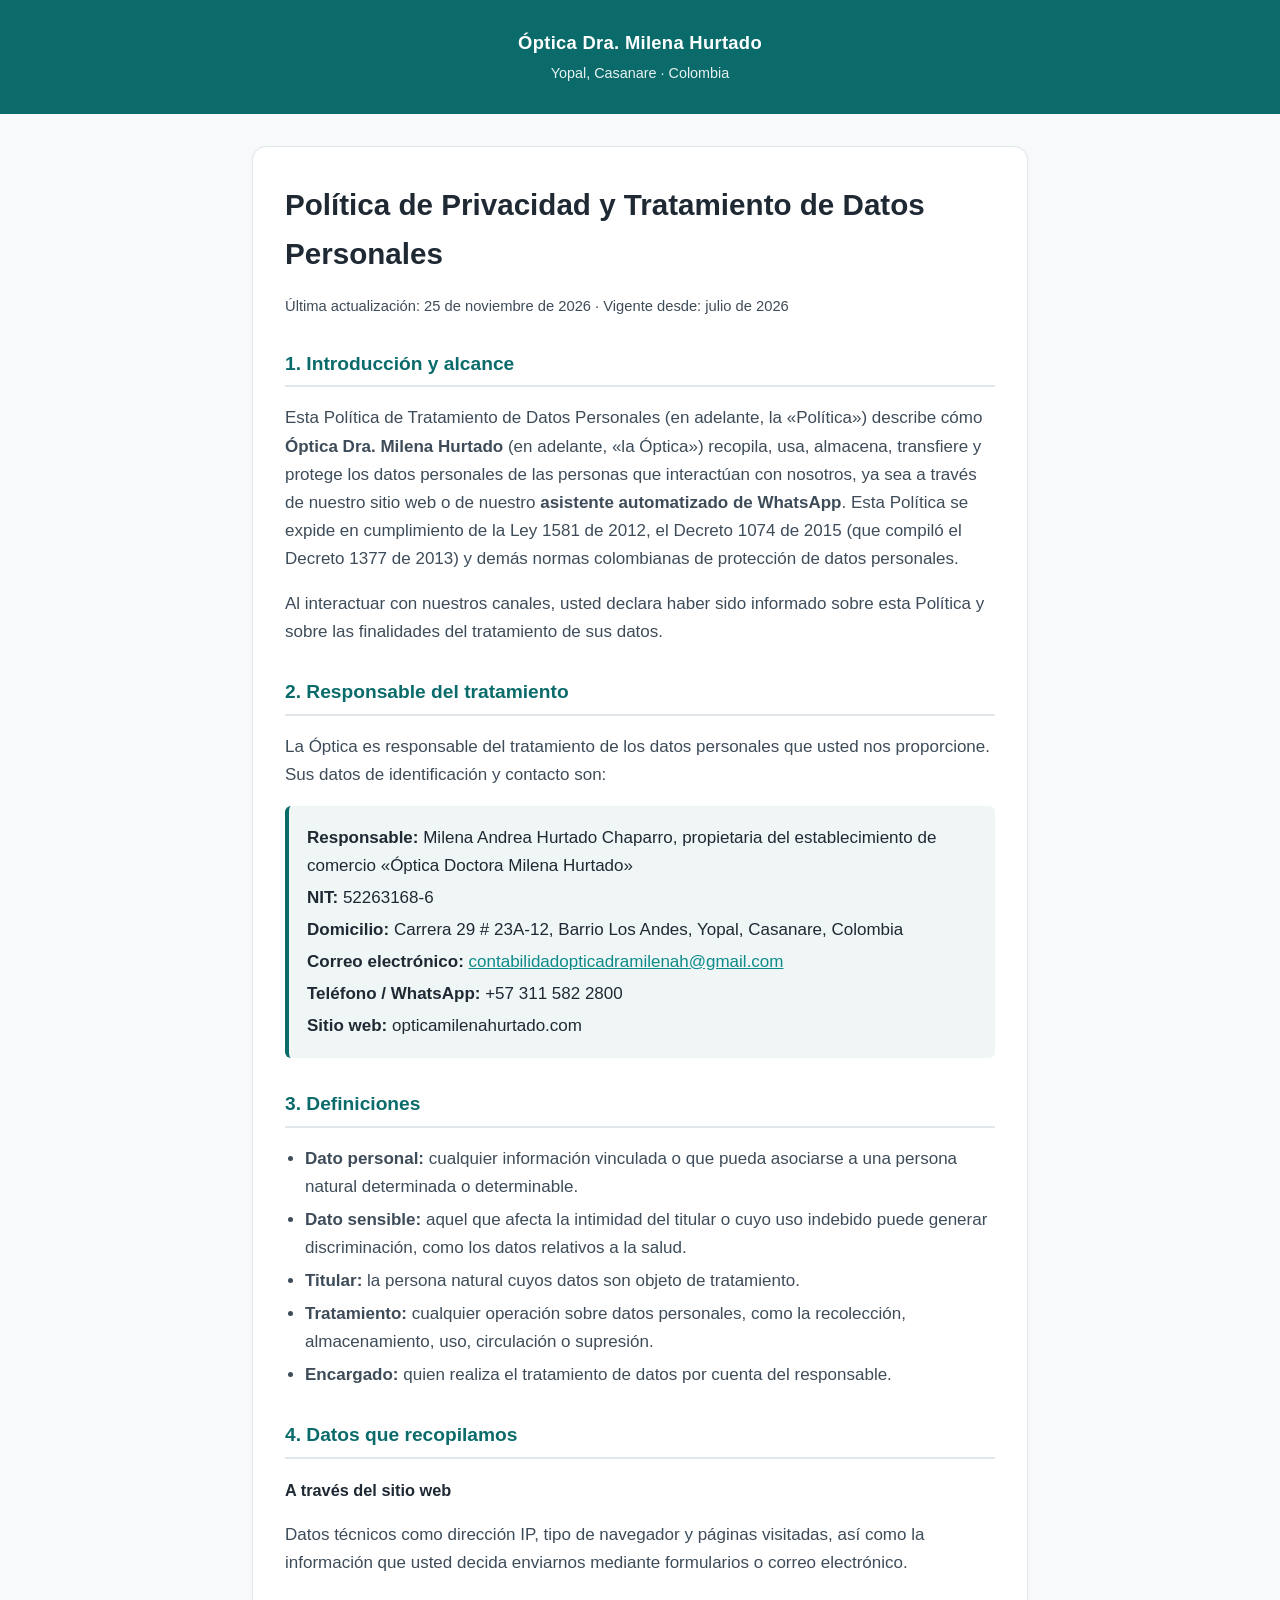
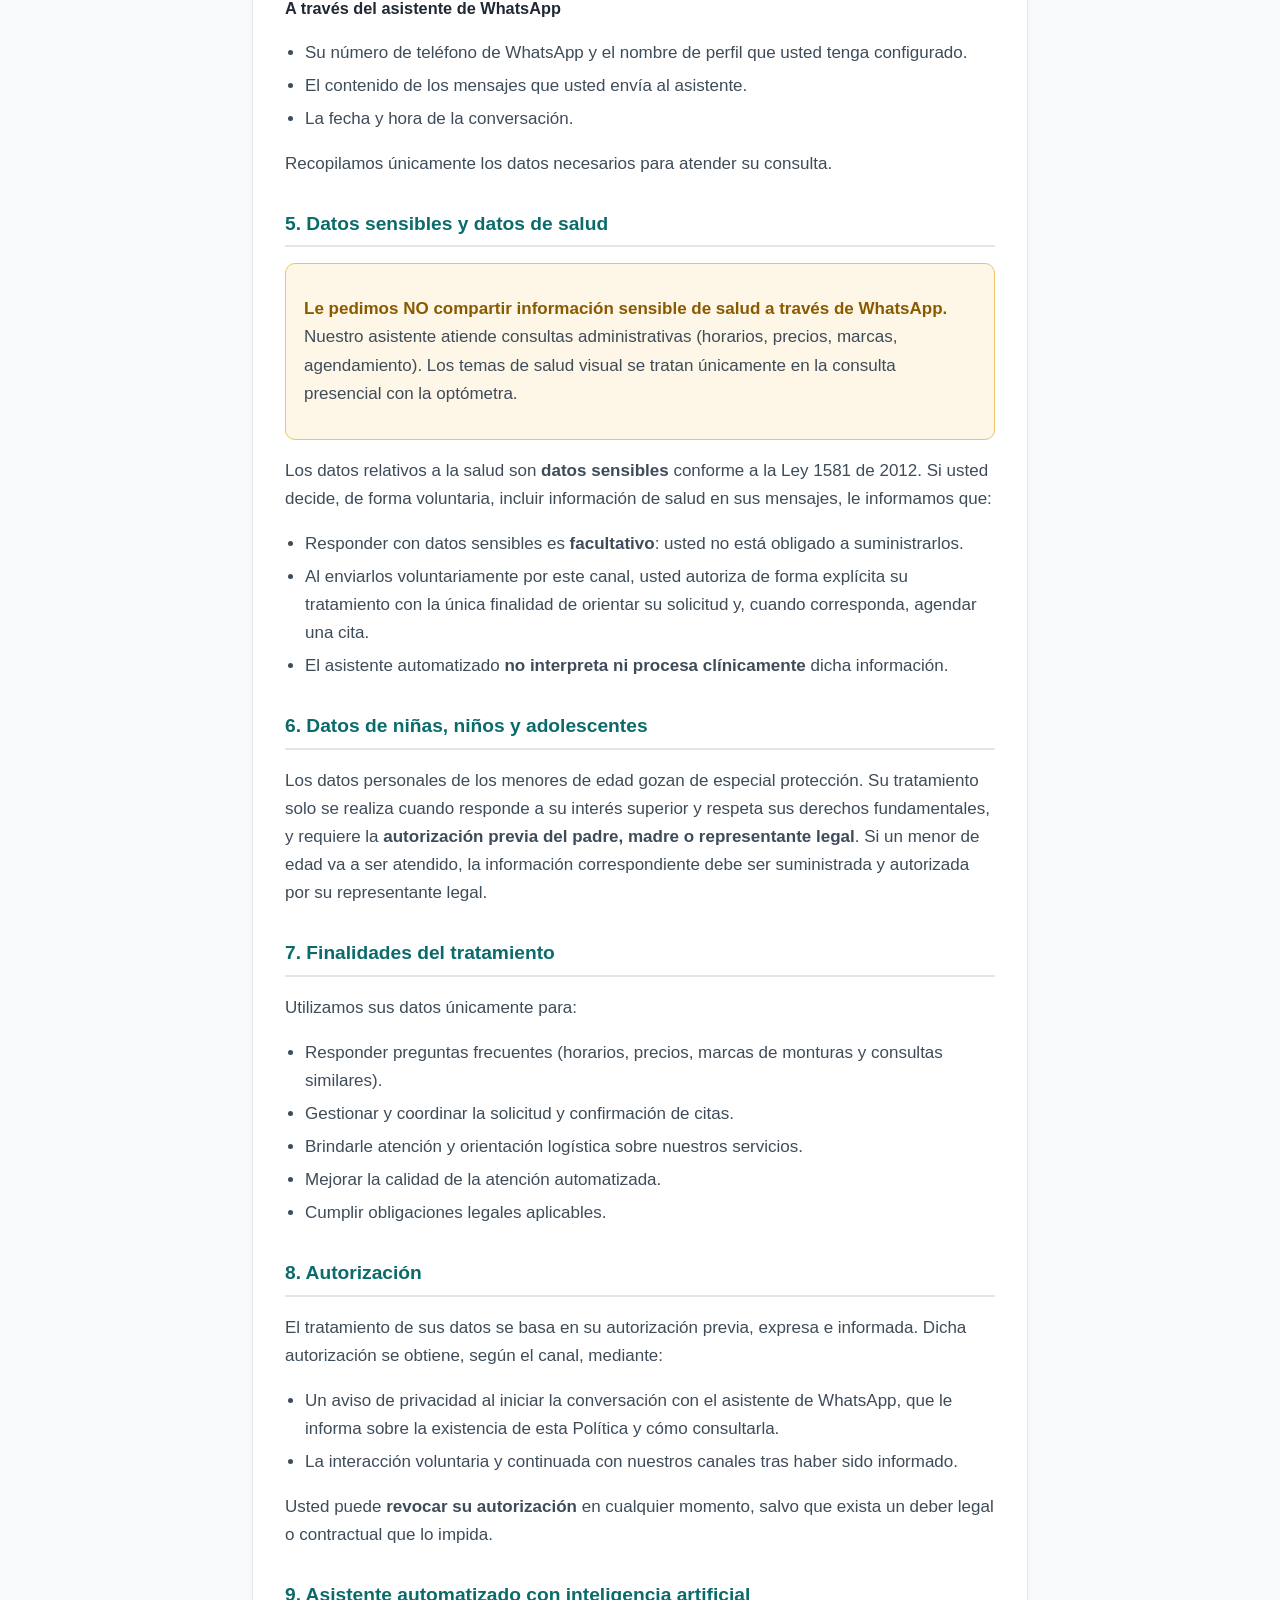
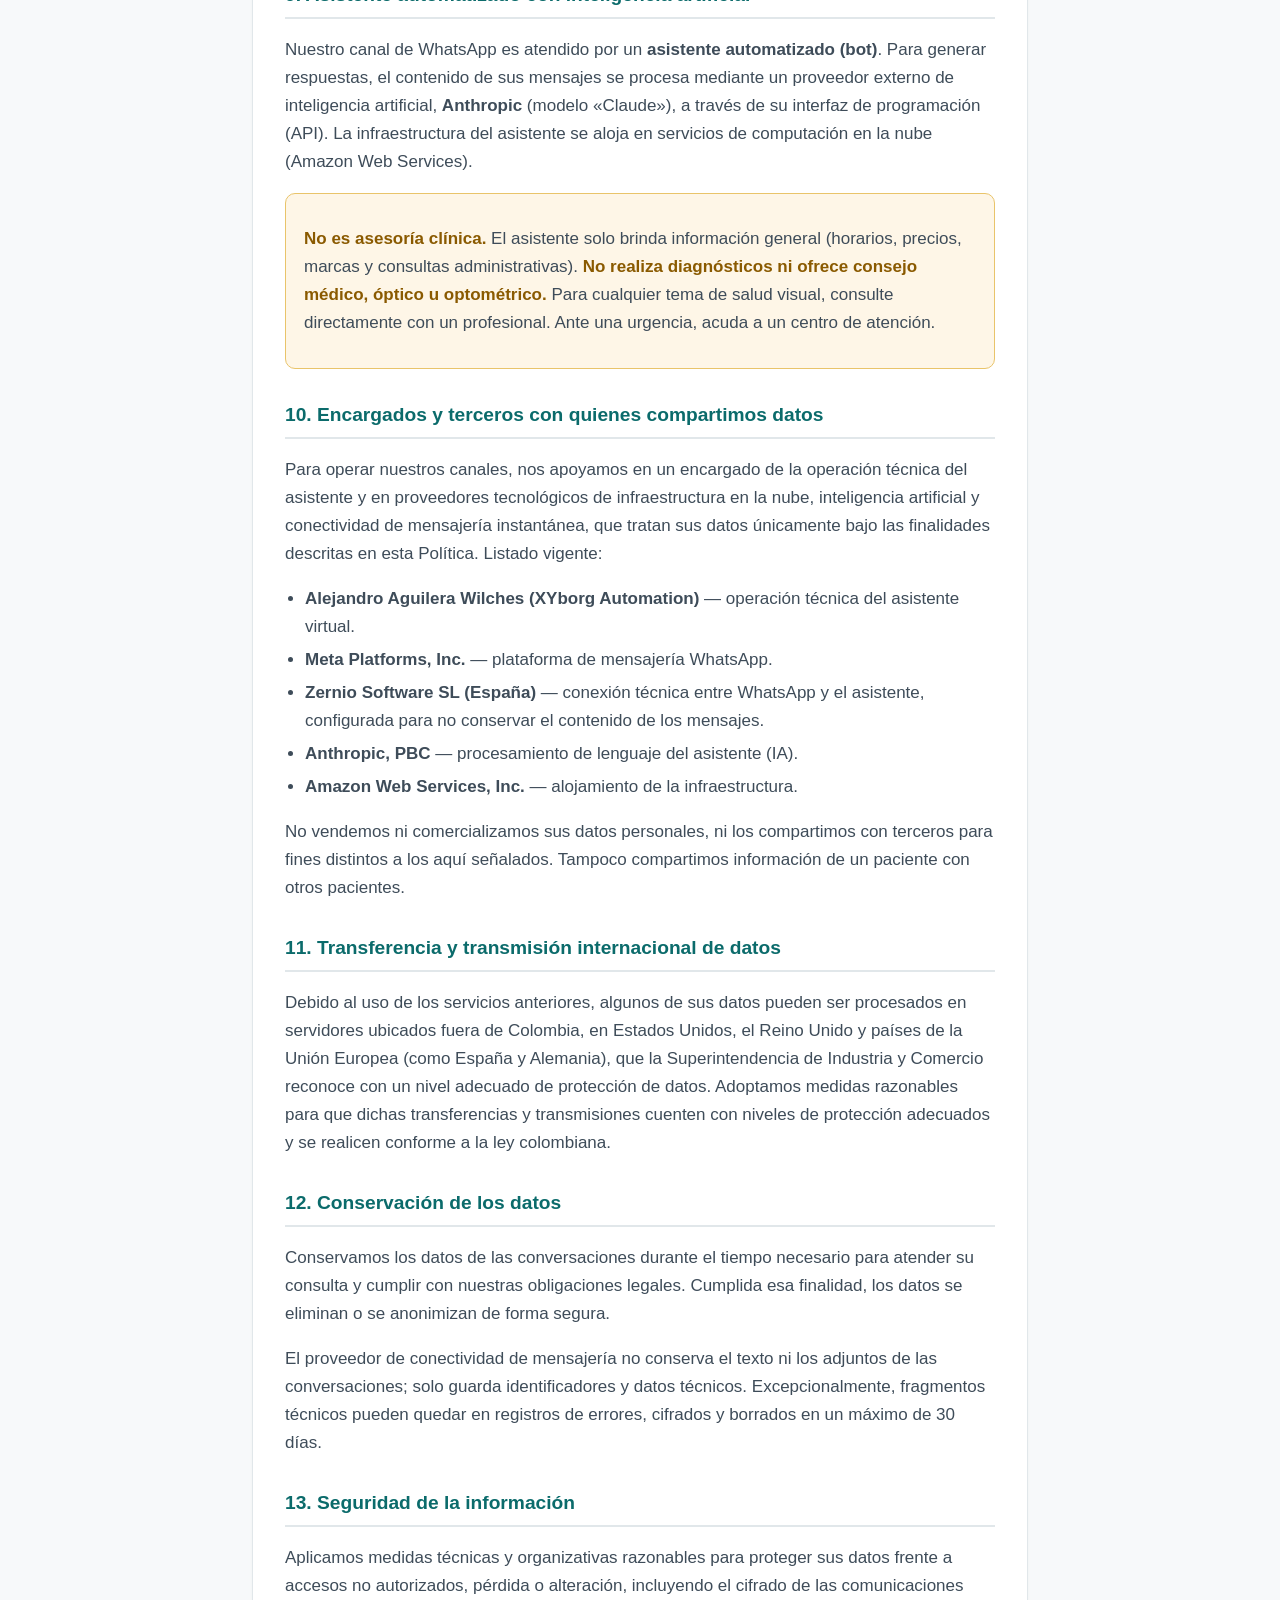
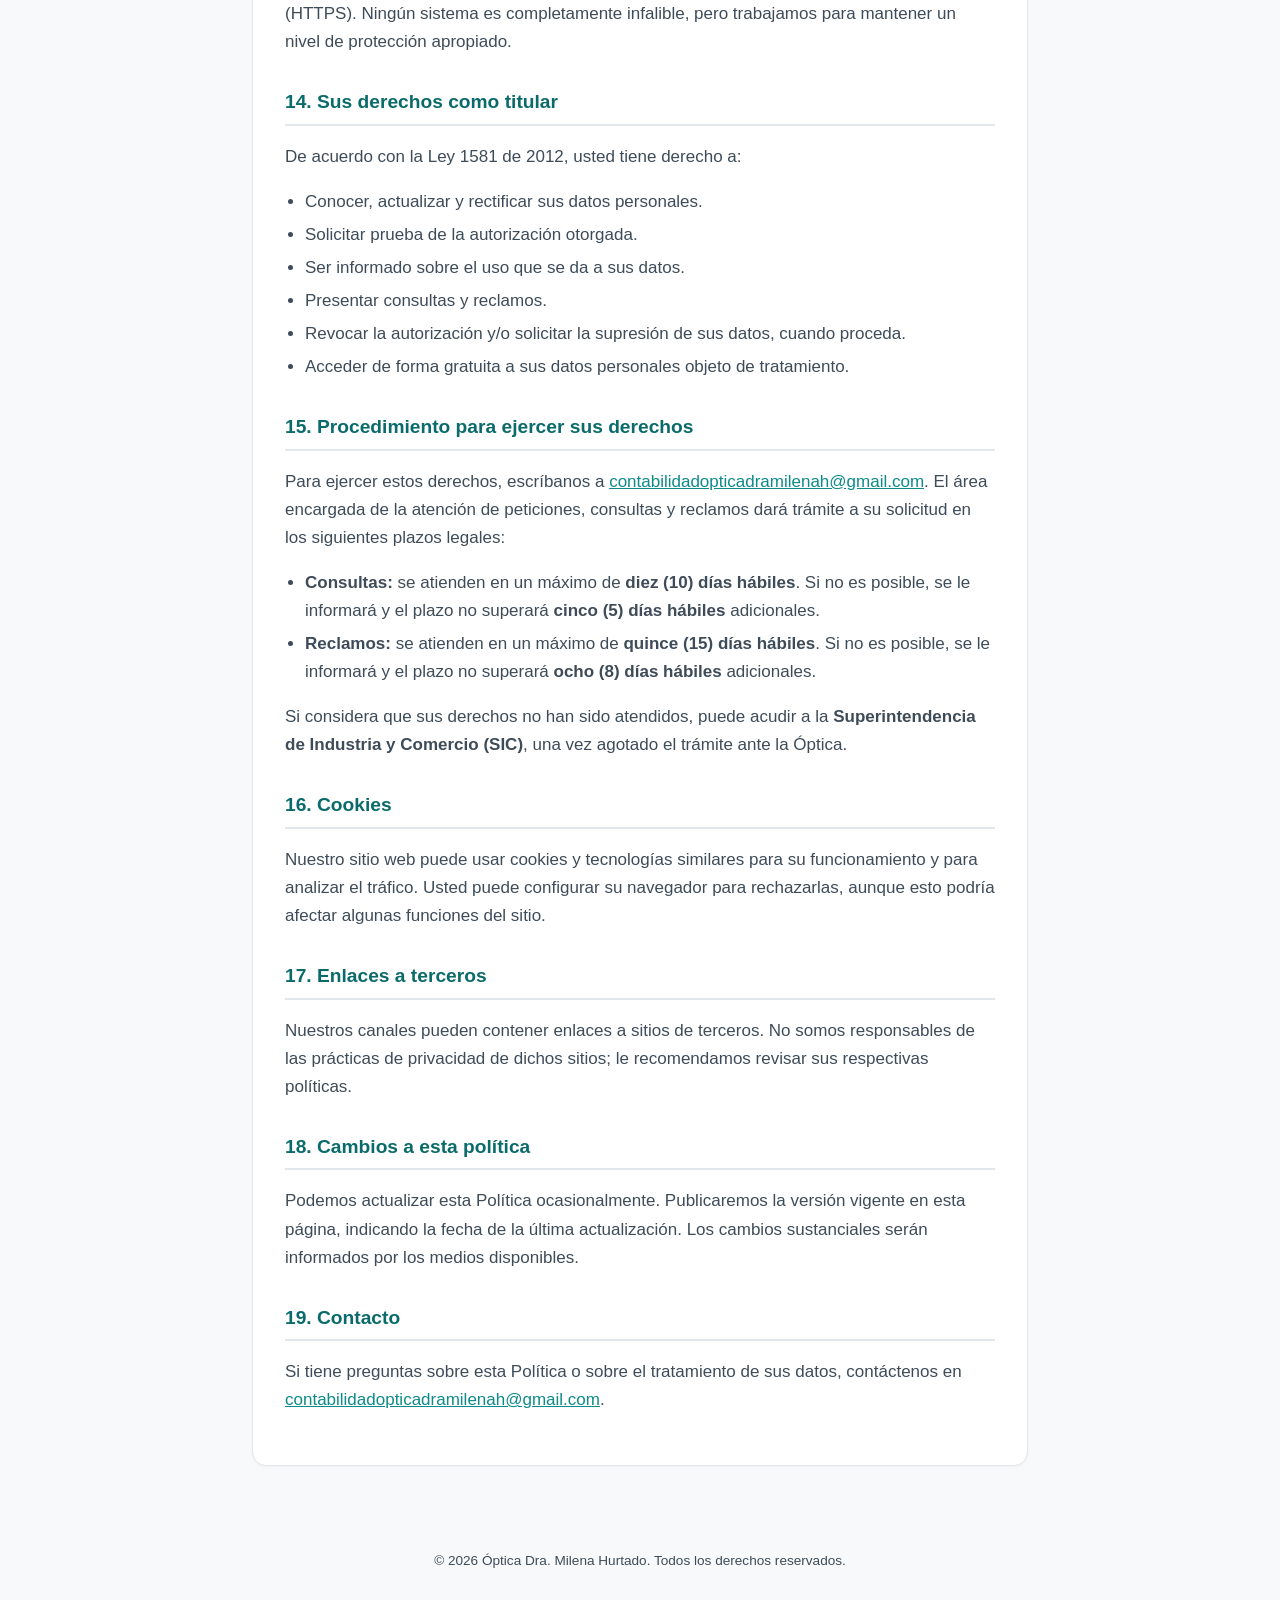
==== commit 701f348f: "Política de privacidad: Zernio como proveedor de mensajería, XYborg como encargado y transmisión int" ====
--- a/privacy.html
+++ b/privacy.html
@@ -115,7 +115,7 @@
 <div class="doc">
 
 <h1>Política de Privacidad y Tratamiento de Datos Personales</h1>
-<p class="fecha">Última actualización: julio de 2026 · Vigente desde: julio de 2026</p>
+<p class="fecha">Última actualización: 25 de noviembre de 2026 · Vigente desde: julio de 2026</p>
 
 <h2>1. Introducción y alcance</h2>
 <p>Esta Política de Tratamiento de Datos Personales (en adelante, la «Política») describe cómo <strong>Óptica Dra. Milena Hurtado</strong> (en adelante, «la Óptica») recopila, usa, almacena, transfiere y protege los datos personales de las personas que interactúan con nosotros, ya sea a través de nuestro sitio web o de nuestro <strong>asistente automatizado de WhatsApp</strong>. Esta Política se expide en cumplimiento de la Ley 1581 de 2012, el Decreto 1074 de 2015 (que compiló el Decreto 1377 de 2013) y demás normas colombianas de protección de datos personales.</p>
@@ -191,19 +191,22 @@
 </div>
 
 <h2>10. Encargados y terceros con quienes compartimos datos</h2>
-<p>Para operar nuestros canales, sus datos pueden ser tratados por los siguientes encargados, bajo las finalidades descritas en esta Política:</p>
-<ul>
+<p>Para operar nuestros canales, nos apoyamos en un encargado de la operación técnica del asistente y en proveedores tecnológicos de infraestructura en la nube, inteligencia artificial y conectividad de mensajería instantánea, que tratan sus datos únicamente bajo las finalidades descritas en esta Política. Listado vigente:</p>
+<ul>
+  <li><strong>Alejandro Aguilera Wilches (XYborg Automation)</strong> — operación técnica del asistente virtual.</li>
   <li><strong>Meta Platforms, Inc.</strong> — plataforma de mensajería WhatsApp.</li>
+  <li><strong>Zernio Software SL (España)</strong> — conexión técnica entre WhatsApp y el asistente, configurada para no conservar el contenido de los mensajes.</li>
   <li><strong>Anthropic, PBC</strong> — procesamiento de lenguaje del asistente (IA).</li>
   <li><strong>Amazon Web Services, Inc.</strong> — alojamiento de la infraestructura.</li>
 </ul>
 <p>No vendemos ni comercializamos sus datos personales, ni los compartimos con terceros para fines distintos a los aquí señalados. Tampoco compartimos información de un paciente con otros pacientes.</p>
 
 <h2>11. Transferencia y transmisión internacional de datos</h2>
-<p>Debido al uso de los servicios anteriores, algunos de sus datos pueden ser procesados en servidores ubicados fuera de Colombia, incluyendo los Estados Unidos. Adoptamos medidas razonables para que dichas transferencias y transmisiones cuenten con niveles de protección adecuados y se realicen conforme a la ley colombiana.</p>
+<p>Debido al uso de los servicios anteriores, algunos de sus datos pueden ser procesados en servidores ubicados fuera de Colombia, en Estados Unidos, el Reino Unido y países de la Unión Europea (como España y Alemania), que la Superintendencia de Industria y Comercio reconoce con un nivel adecuado de protección de datos. Adoptamos medidas razonables para que dichas transferencias y transmisiones cuenten con niveles de protección adecuados y se realicen conforme a la ley colombiana.</p>
 
 <h2>12. Conservación de los datos</h2>
 <p>Conservamos los datos de las conversaciones durante el tiempo necesario para atender su consulta y cumplir con nuestras obligaciones legales. Cumplida esa finalidad, los datos se eliminan o se anonimizan de forma segura.</p>
+<p>El proveedor de conectividad de mensajería no conserva el texto ni los adjuntos de las conversaciones; solo guarda identificadores y datos técnicos. Excepcionalmente, fragmentos técnicos pueden quedar en registros de errores, cifrados y borrados en un máximo de 30 días.</p>
 
 <h2>13. Seguridad de la información</h2>
 <p>Aplicamos medidas técnicas y organizativas razonables para proteger sus datos frente a accesos no autorizados, pérdida o alteración, incluyendo el cifrado de las comunicaciones (HTTPS). Ningún sistema es completamente infalible, pero trabajamos para mantener un nivel de protección apropiado.</p>
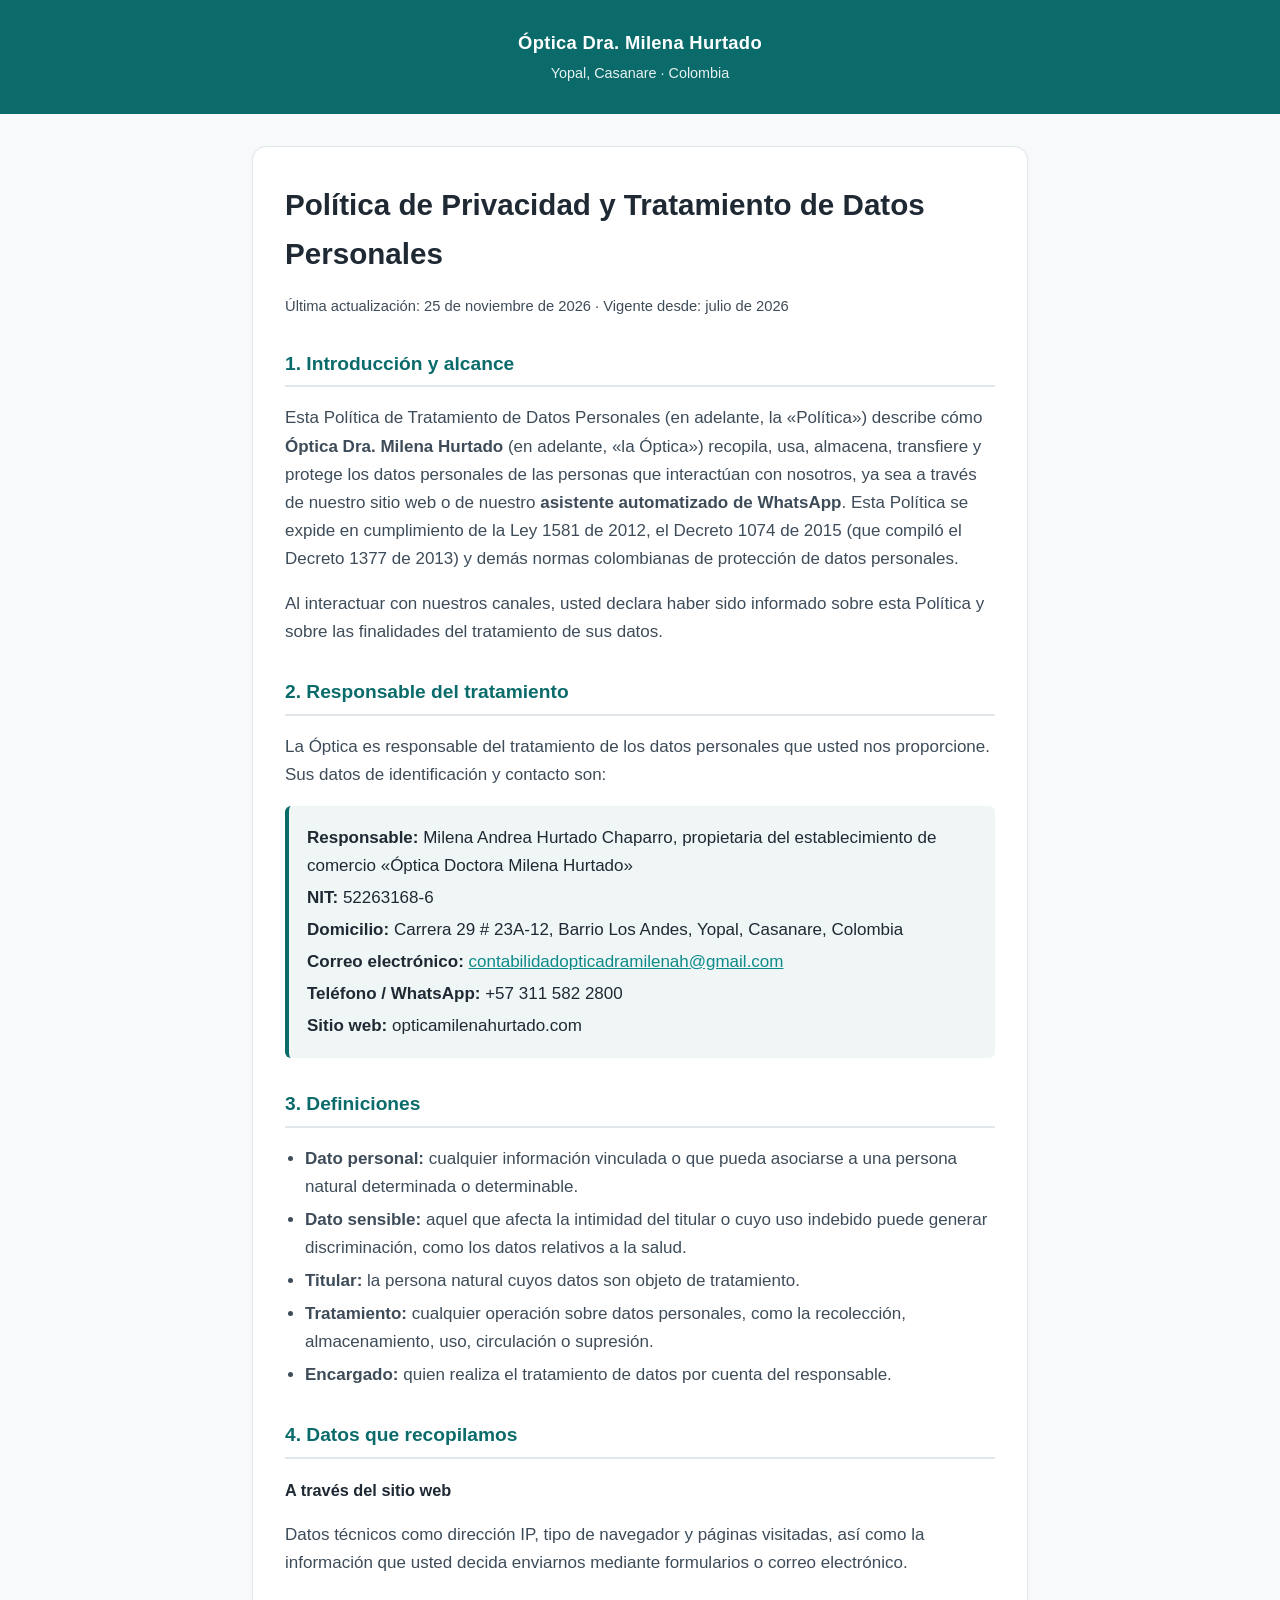
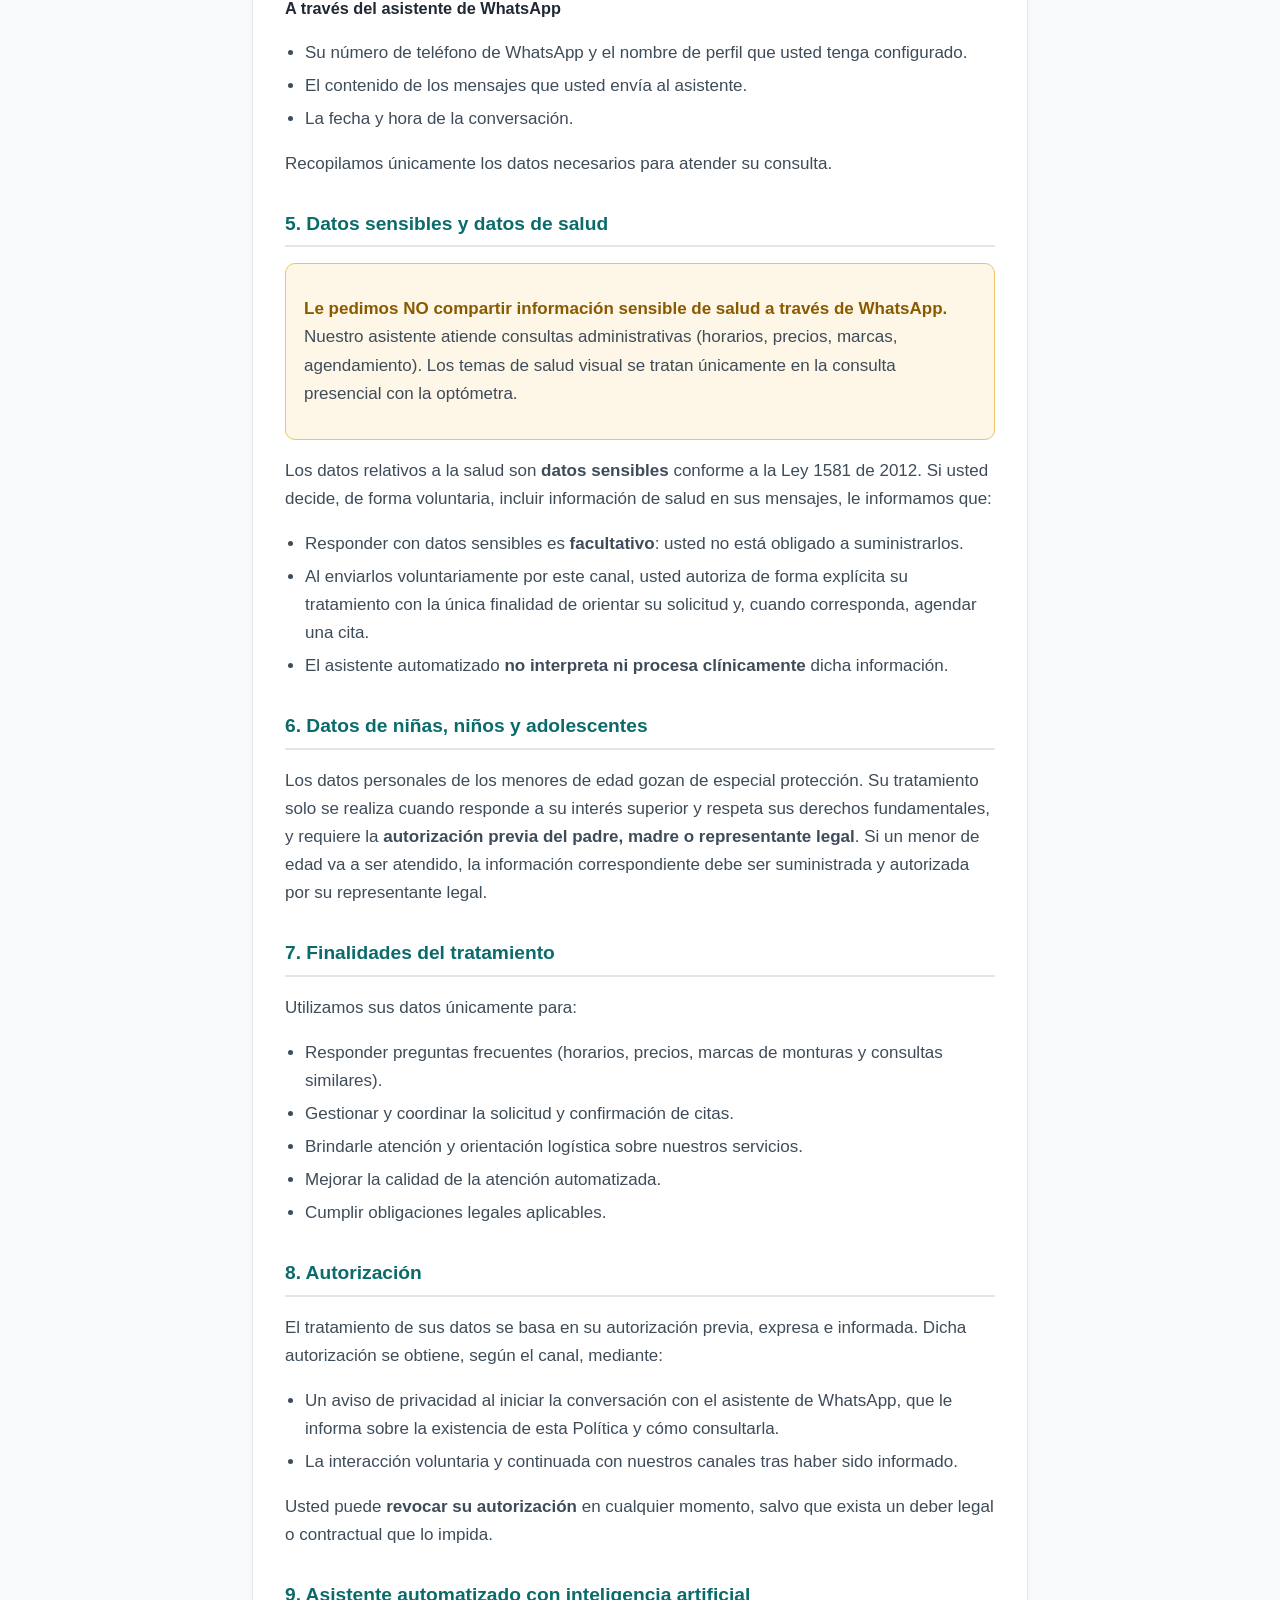
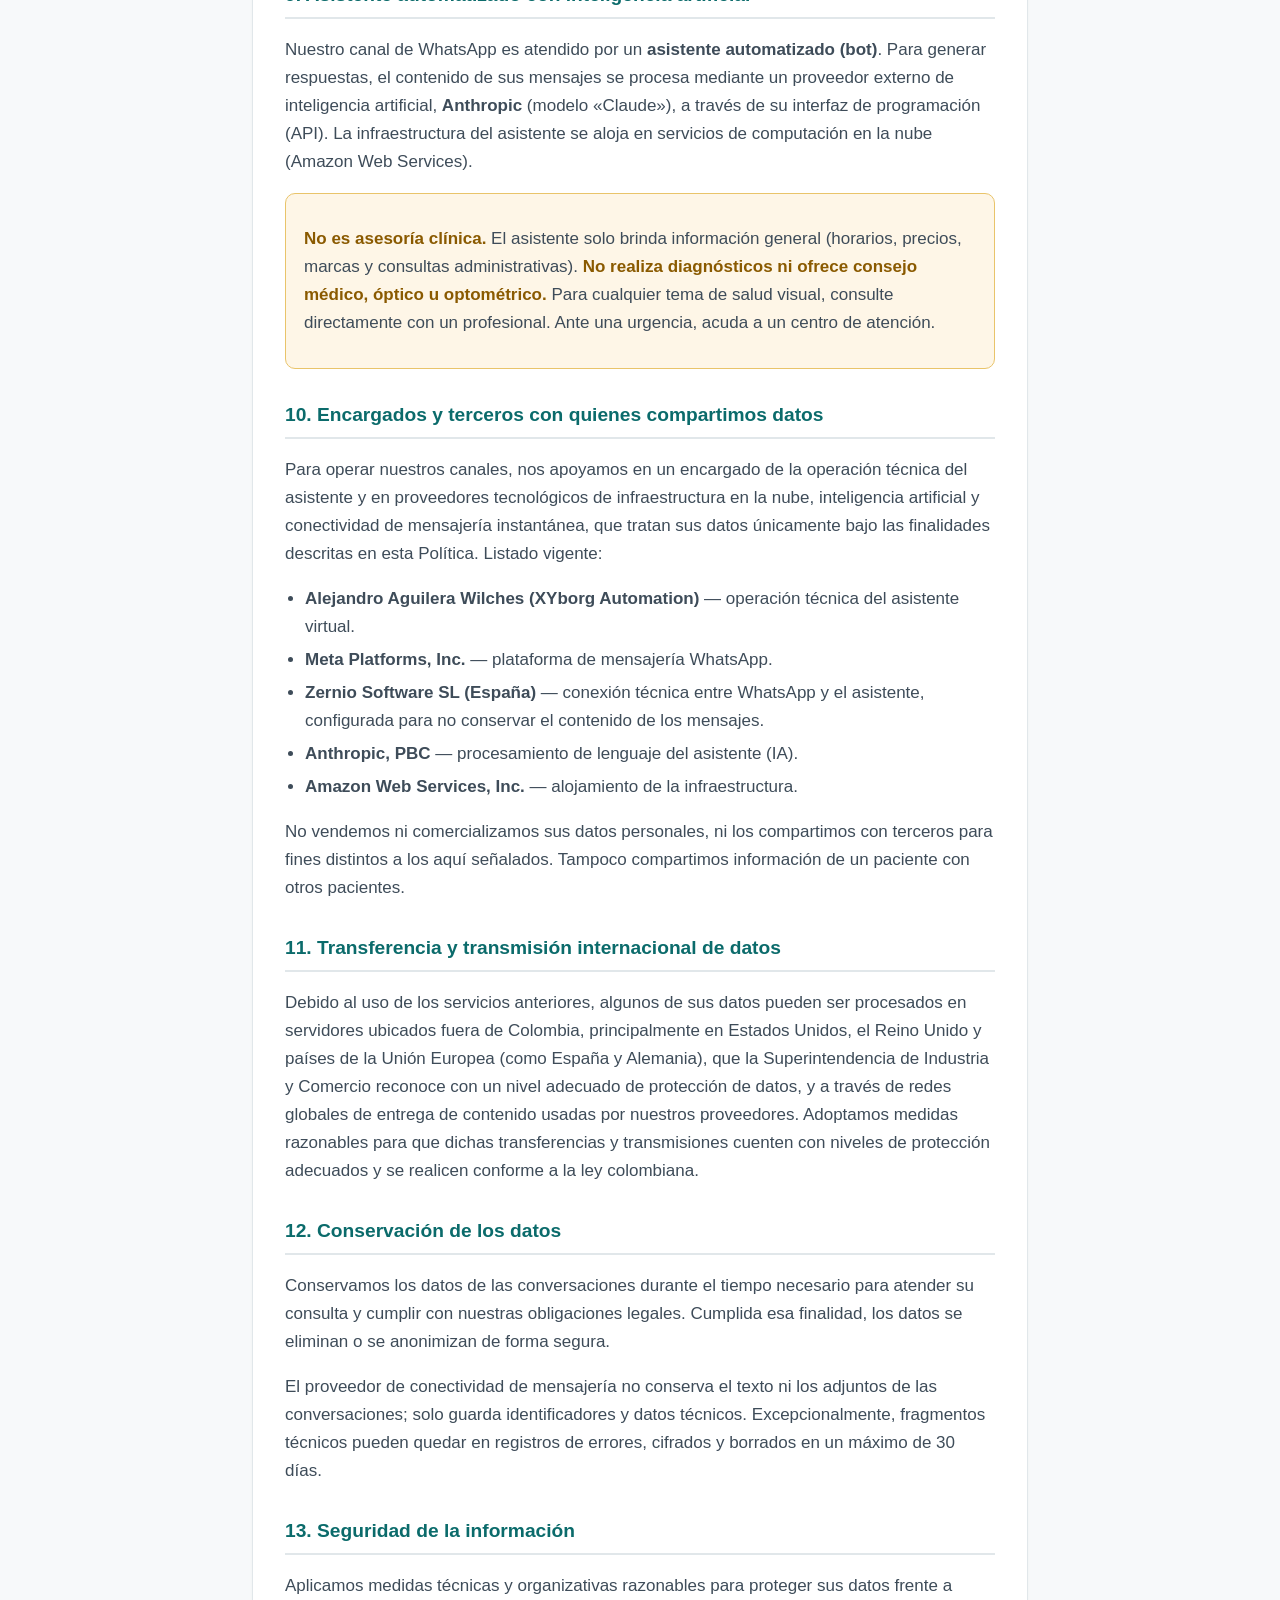
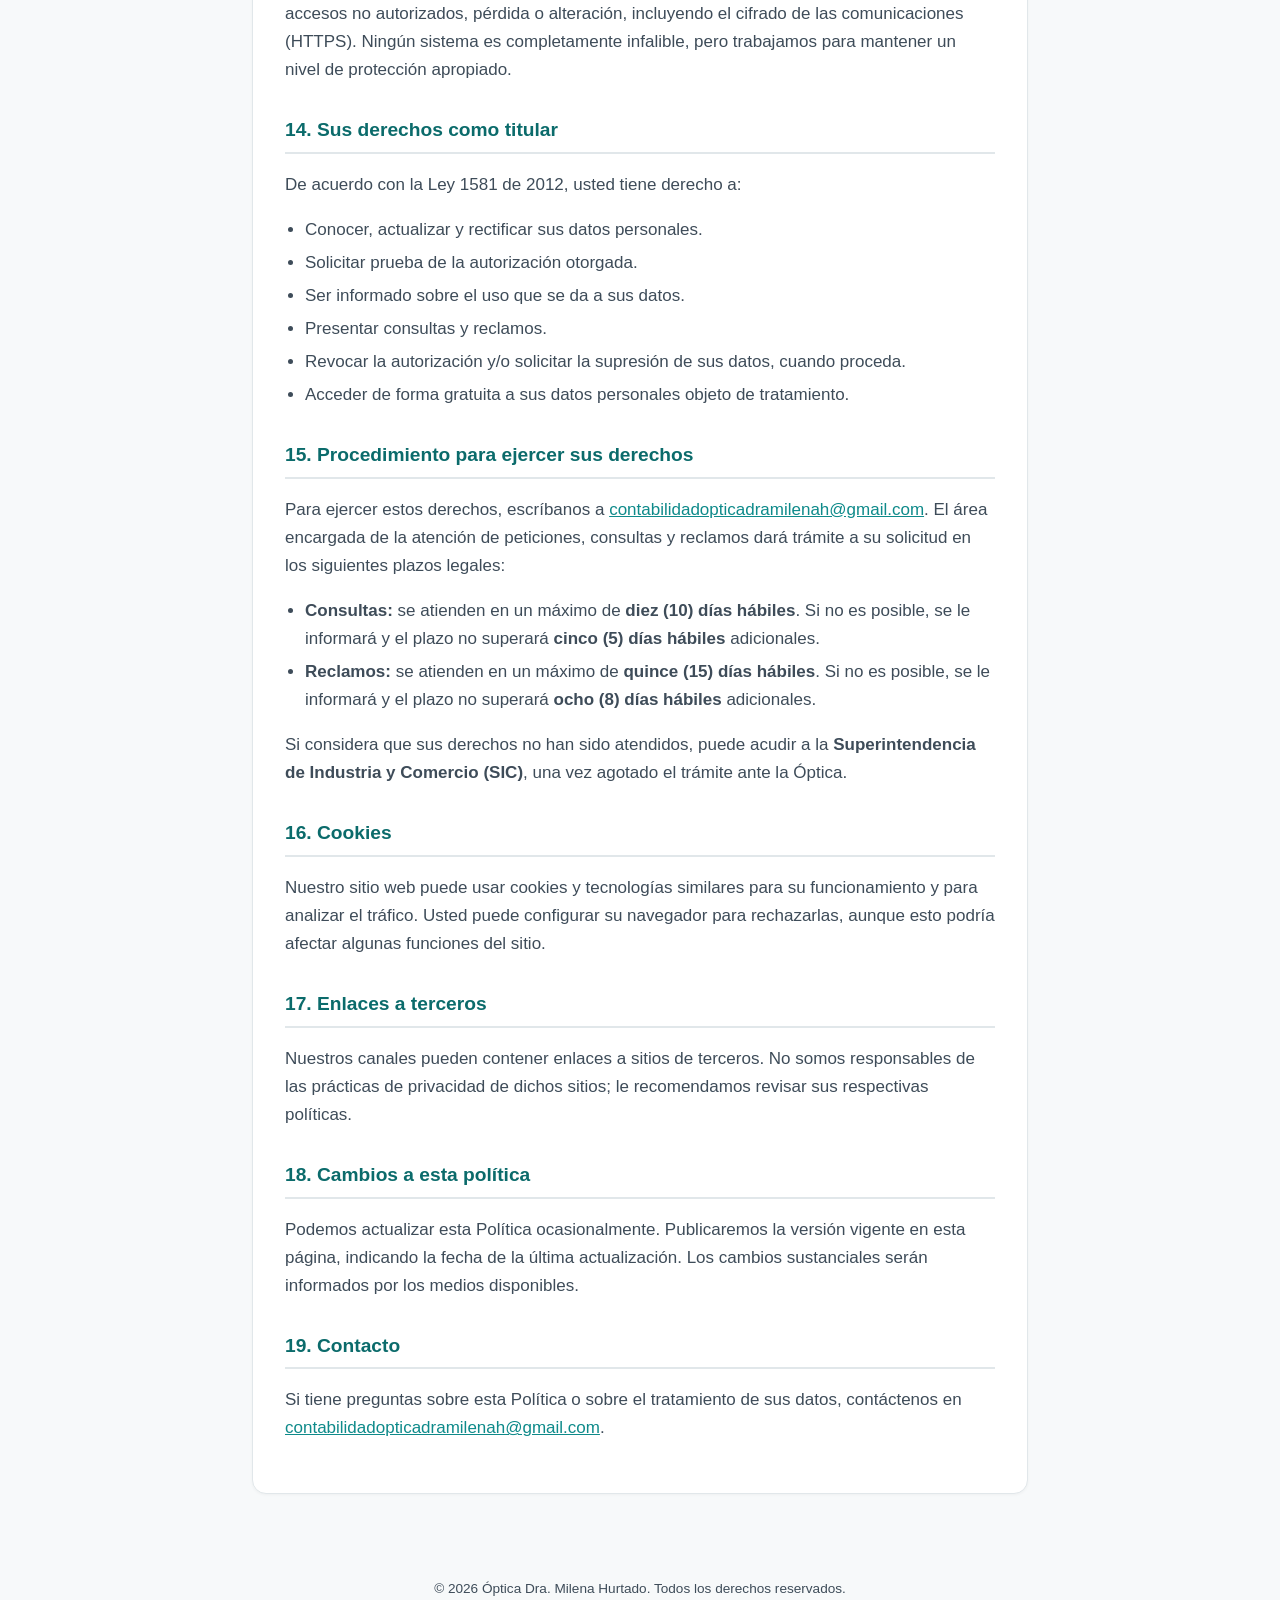
==== commit 2c1dbeec: "Política de privacidad: precisar transmisión por redes globales de entrega (Cloudflare, vía Zernio) " ====
--- a/privacy.html
+++ b/privacy.html
@@ -202,7 +202,7 @@
 <p>No vendemos ni comercializamos sus datos personales, ni los compartimos con terceros para fines distintos a los aquí señalados. Tampoco compartimos información de un paciente con otros pacientes.</p>
 
 <h2>11. Transferencia y transmisión internacional de datos</h2>
-<p>Debido al uso de los servicios anteriores, algunos de sus datos pueden ser procesados en servidores ubicados fuera de Colombia, en Estados Unidos, el Reino Unido y países de la Unión Europea (como España y Alemania), que la Superintendencia de Industria y Comercio reconoce con un nivel adecuado de protección de datos. Adoptamos medidas razonables para que dichas transferencias y transmisiones cuenten con niveles de protección adecuados y se realicen conforme a la ley colombiana.</p>
+<p>Debido al uso de los servicios anteriores, algunos de sus datos pueden ser procesados en servidores ubicados fuera de Colombia, principalmente en Estados Unidos, el Reino Unido y países de la Unión Europea (como España y Alemania), que la Superintendencia de Industria y Comercio reconoce con un nivel adecuado de protección de datos, y a través de redes globales de entrega de contenido usadas por nuestros proveedores. Adoptamos medidas razonables para que dichas transferencias y transmisiones cuenten con niveles de protección adecuados y se realicen conforme a la ley colombiana.</p>
 
 <h2>12. Conservación de los datos</h2>
 <p>Conservamos los datos de las conversaciones durante el tiempo necesario para atender su consulta y cumplir con nuestras obligaciones legales. Cumplida esa finalidad, los datos se eliminan o se anonimizan de forma segura.</p>
